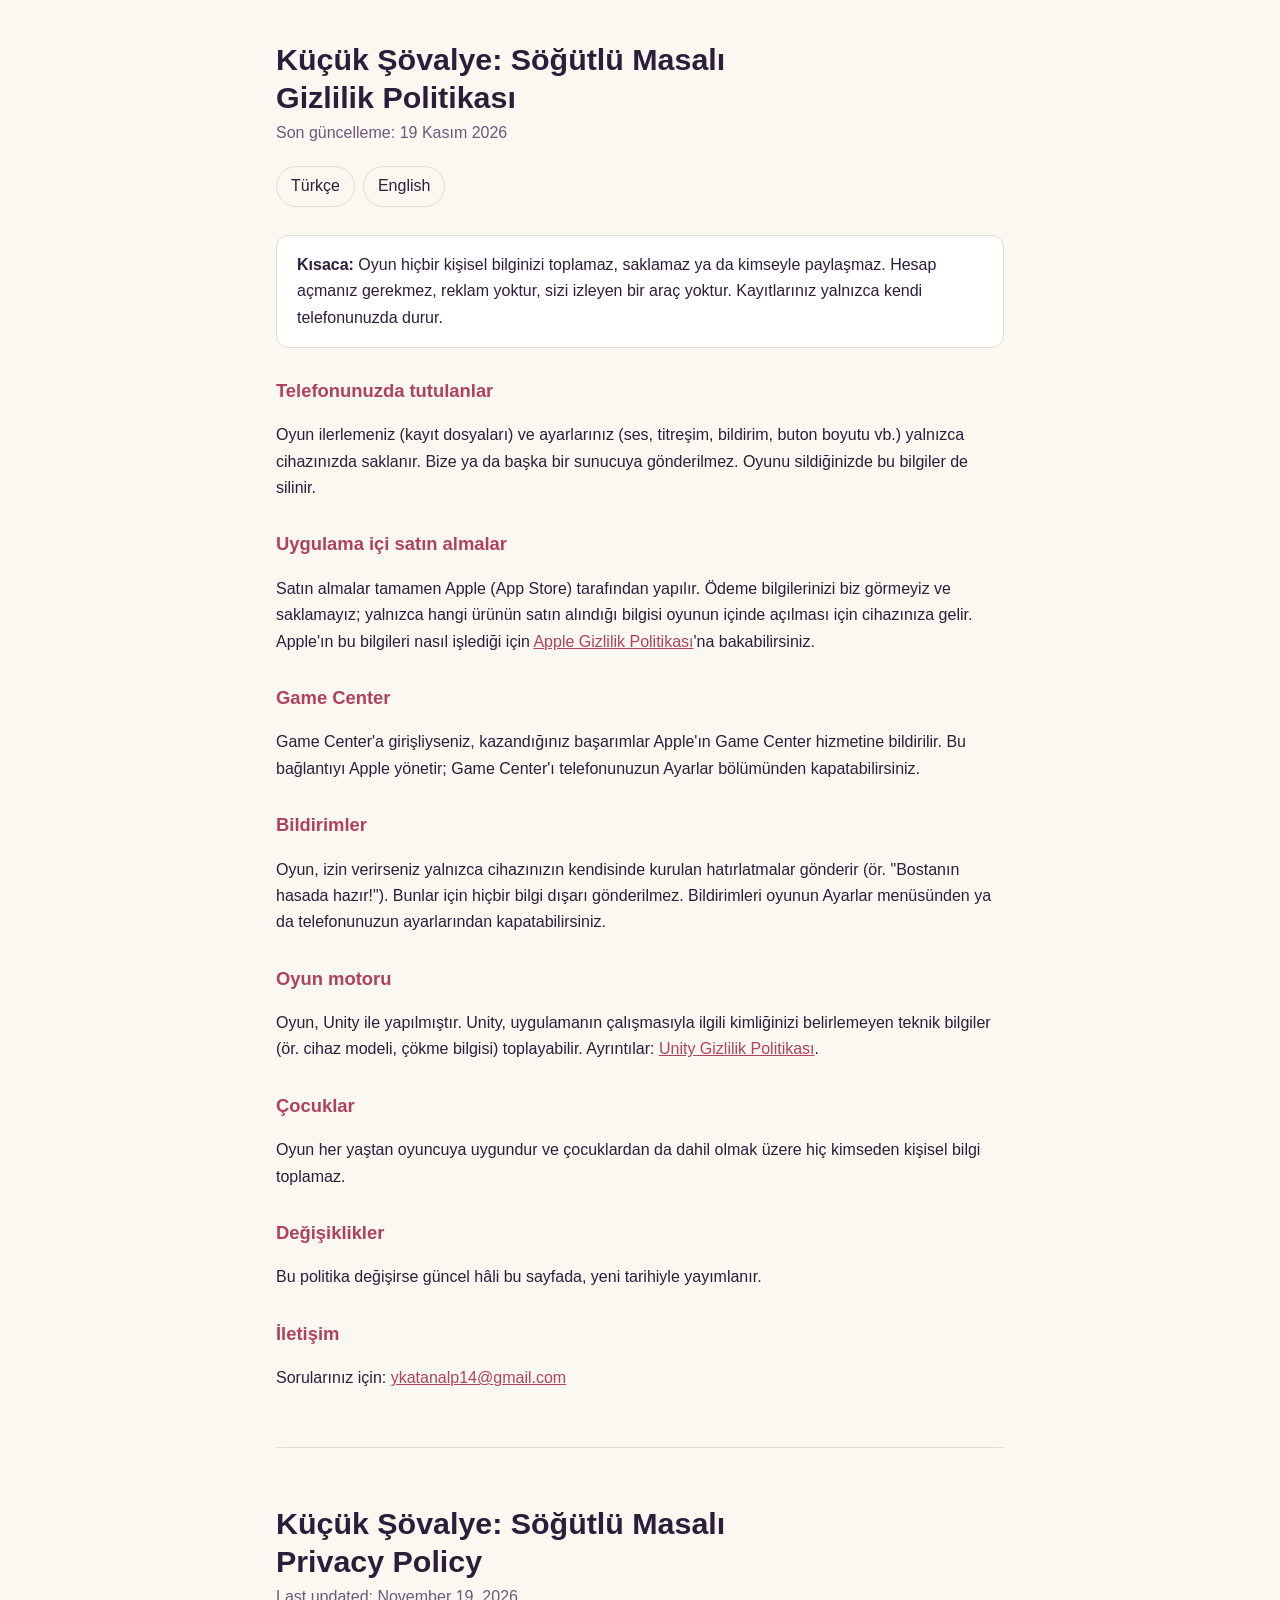
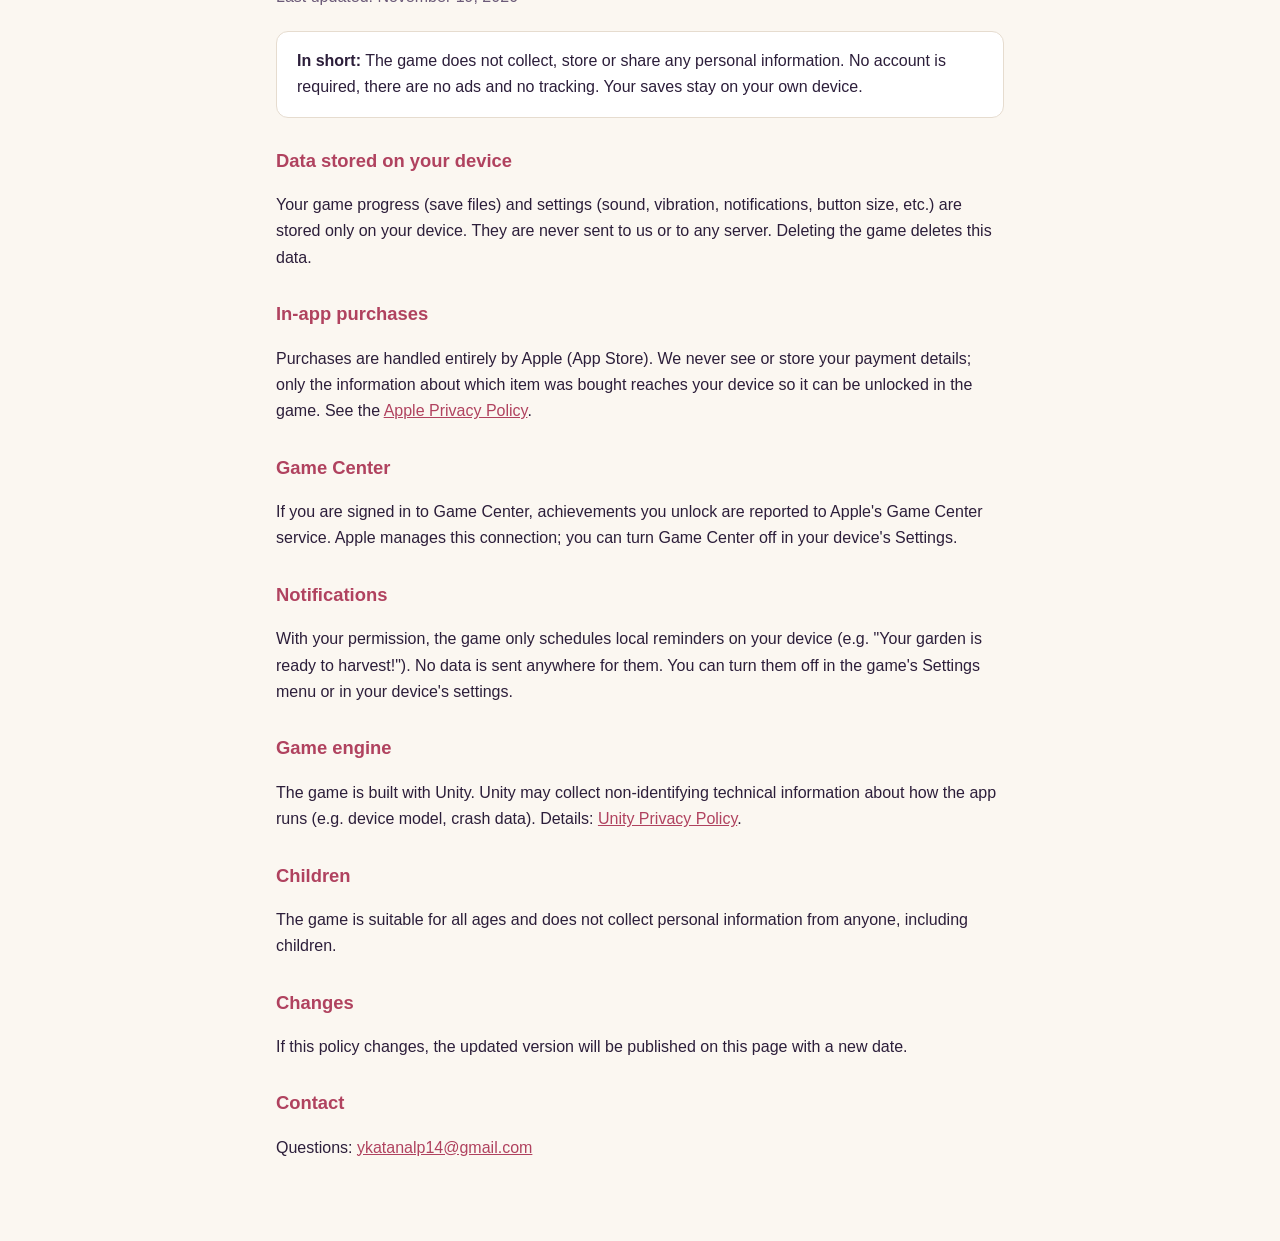
==== index.html @ ab0fba9b "Gizlilik politikası Co-Authored-By: Claude Opus 5.5 <noreply@anthropic.com>" ====
<!doctype html>
<html lang="tr">
<head>
<meta charset="utf-8">
<meta name="viewport" content="width=device-width, initial-scale=1">
<title>Küçük Şövalye — Gizlilik Politikası</title>
<style>
  :root { --zemin:#fbf7f1; --metin:#2c1e3a; --soluk:#6b5a78; --vurgu:#b0425f; --kart:#fff; --cizgi:#e6dccf; }
  @media (prefers-color-scheme: dark) {
    :root { --zemin:#1c1426; --metin:#efe6f5; --soluk:#b5a6c2; --vurgu:#f08aa5; --kart:#271c34; --cizgi:#3a2c4a; }
  }
  * { box-sizing:border-box; }
  body { margin:0; background:var(--zemin); color:var(--metin);
         font:16px/1.65 -apple-system, BlinkMacSystemFont, "Segoe UI", Roboto, sans-serif; }
  main { max-width:760px; margin:0 auto; padding:40px 16px 64px; }
  h1 { font-size:1.9rem; line-height:1.25; margin:0 0 4px; }
  h2 { font-size:1.15rem; margin:28px 0 6px; color:var(--vurgu); }
  .tarih { color:var(--soluk); margin:0 0 20px; }
  .dil { display:flex; gap:8px; margin:0 0 28px; }
  .dil a { padding:6px 14px; border:1px solid var(--cizgi); border-radius:999px; color:var(--metin); text-decoration:none; }
  .ozet { background:var(--kart); border:1px solid var(--cizgi); border-radius:12px; padding:16px 20px; }
  ul { padding-left:1.2em; }
  a { color:var(--vurgu); }
  hr { border:0; border-top:1px solid var(--cizgi); margin:56px 0; }
</style>
</head>
<body>
<main>

<section id="tr" lang="tr">
  <h1>Küçük Şövalye: Söğütlü Masalı<br>Gizlilik Politikası</h1>
  <p class="tarih">Son güncelleme: 19 Kasım 2026</p>
  <nav class="dil"><a href="#tr">Türkçe</a><a href="#en">English</a></nav>

  <p class="ozet"><strong>Kısaca:</strong> Oyun hiçbir kişisel bilginizi toplamaz, saklamaz ya da kimseyle paylaşmaz. Hesap açmanız gerekmez, reklam yoktur, sizi izleyen bir araç yoktur. Kayıtlarınız yalnızca kendi telefonunuzda durur.</p>

  <h2>Telefonunuzda tutulanlar</h2>
  <p>Oyun ilerlemeniz (kayıt dosyaları) ve ayarlarınız (ses, titreşim, bildirim, buton boyutu vb.) yalnızca cihazınızda saklanır. Bize ya da başka bir sunucuya gönderilmez. Oyunu sildiğinizde bu bilgiler de silinir.</p>

  <h2>Uygulama içi satın almalar</h2>
  <p>Satın almalar tamamen Apple (App Store) tarafından yapılır. Ödeme bilgilerinizi biz görmeyiz ve saklamayız; yalnızca hangi ürünün satın alındığı bilgisi oyunun içinde açılması için cihazınıza gelir. Apple'ın bu bilgileri nasıl işlediği için <a href="https://www.apple.com/legal/privacy/">Apple Gizlilik Politikası</a>'na bakabilirsiniz.</p>

  <h2>Game Center</h2>
  <p>Game Center'a girişliyseniz, kazandığınız başarımlar Apple'ın Game Center hizmetine bildirilir. Bu bağlantıyı Apple yönetir; Game Center'ı telefonunuzun Ayarlar bölümünden kapatabilirsiniz.</p>

  <h2>Bildirimler</h2>
  <p>Oyun, izin verirseniz yalnızca cihazınızın kendisinde kurulan hatırlatmalar gönderir (ör. "Bostanın hasada hazır!"). Bunlar için hiçbir bilgi dışarı gönderilmez. Bildirimleri oyunun Ayarlar menüsünden ya da telefonunuzun ayarlarından kapatabilirsiniz.</p>

  <h2>Oyun motoru</h2>
  <p>Oyun, Unity ile yapılmıştır. Unity, uygulamanın çalışmasıyla ilgili kimliğinizi belirlemeyen teknik bilgiler (ör. cihaz modeli, çökme bilgisi) toplayabilir. Ayrıntılar: <a href="https://unity.com/legal/privacy-policy">Unity Gizlilik Politikası</a>.</p>

  <h2>Çocuklar</h2>
  <p>Oyun her yaştan oyuncuya uygundur ve çocuklardan da dahil olmak üzere hiç kimseden kişisel bilgi toplamaz.</p>

  <h2>Değişiklikler</h2>
  <p>Bu politika değişirse güncel hâli bu sayfada, yeni tarihiyle yayımlanır.</p>

  <h2>İletişim</h2>
  <p>Sorularınız için: <a href="mailto:ykatanalp14@gmail.com">ykatanalp14@gmail.com</a></p>
</section>

<hr>

<section id="en" lang="en">
  <h1>Küçük Şövalye: Söğütlü Masalı<br>Privacy Policy</h1>
  <p class="tarih">Last updated: November 19, 2026</p>

  <p class="ozet"><strong>In short:</strong> The game does not collect, store or share any personal information. No account is required, there are no ads and no tracking. Your saves stay on your own device.</p>

  <h2>Data stored on your device</h2>
  <p>Your game progress (save files) and settings (sound, vibration, notifications, button size, etc.) are stored only on your device. They are never sent to us or to any server. Deleting the game deletes this data.</p>

  <h2>In-app purchases</h2>
  <p>Purchases are handled entirely by Apple (App Store). We never see or store your payment details; only the information about which item was bought reaches your device so it can be unlocked in the game. See the <a href="https://www.apple.com/legal/privacy/">Apple Privacy Policy</a>.</p>

  <h2>Game Center</h2>
  <p>If you are signed in to Game Center, achievements you unlock are reported to Apple's Game Center service. Apple manages this connection; you can turn Game Center off in your device's Settings.</p>

  <h2>Notifications</h2>
  <p>With your permission, the game only schedules local reminders on your device (e.g. "Your garden is ready to harvest!"). No data is sent anywhere for them. You can turn them off in the game's Settings menu or in your device's settings.</p>

  <h2>Game engine</h2>
  <p>The game is built with Unity. Unity may collect non-identifying technical information about how the app runs (e.g. device model, crash data). Details: <a href="https://unity.com/legal/privacy-policy">Unity Privacy Policy</a>.</p>

  <h2>Children</h2>
  <p>The game is suitable for all ages and does not collect personal information from anyone, including children.</p>

  <h2>Changes</h2>
  <p>If this policy changes, the updated version will be published on this page with a new date.</p>

  <h2>Contact</h2>
  <p>Questions: <a href="mailto:ykatanalp14@gmail.com">ykatanalp14@gmail.com</a></p>
</section>

</main>
</body>
</html>
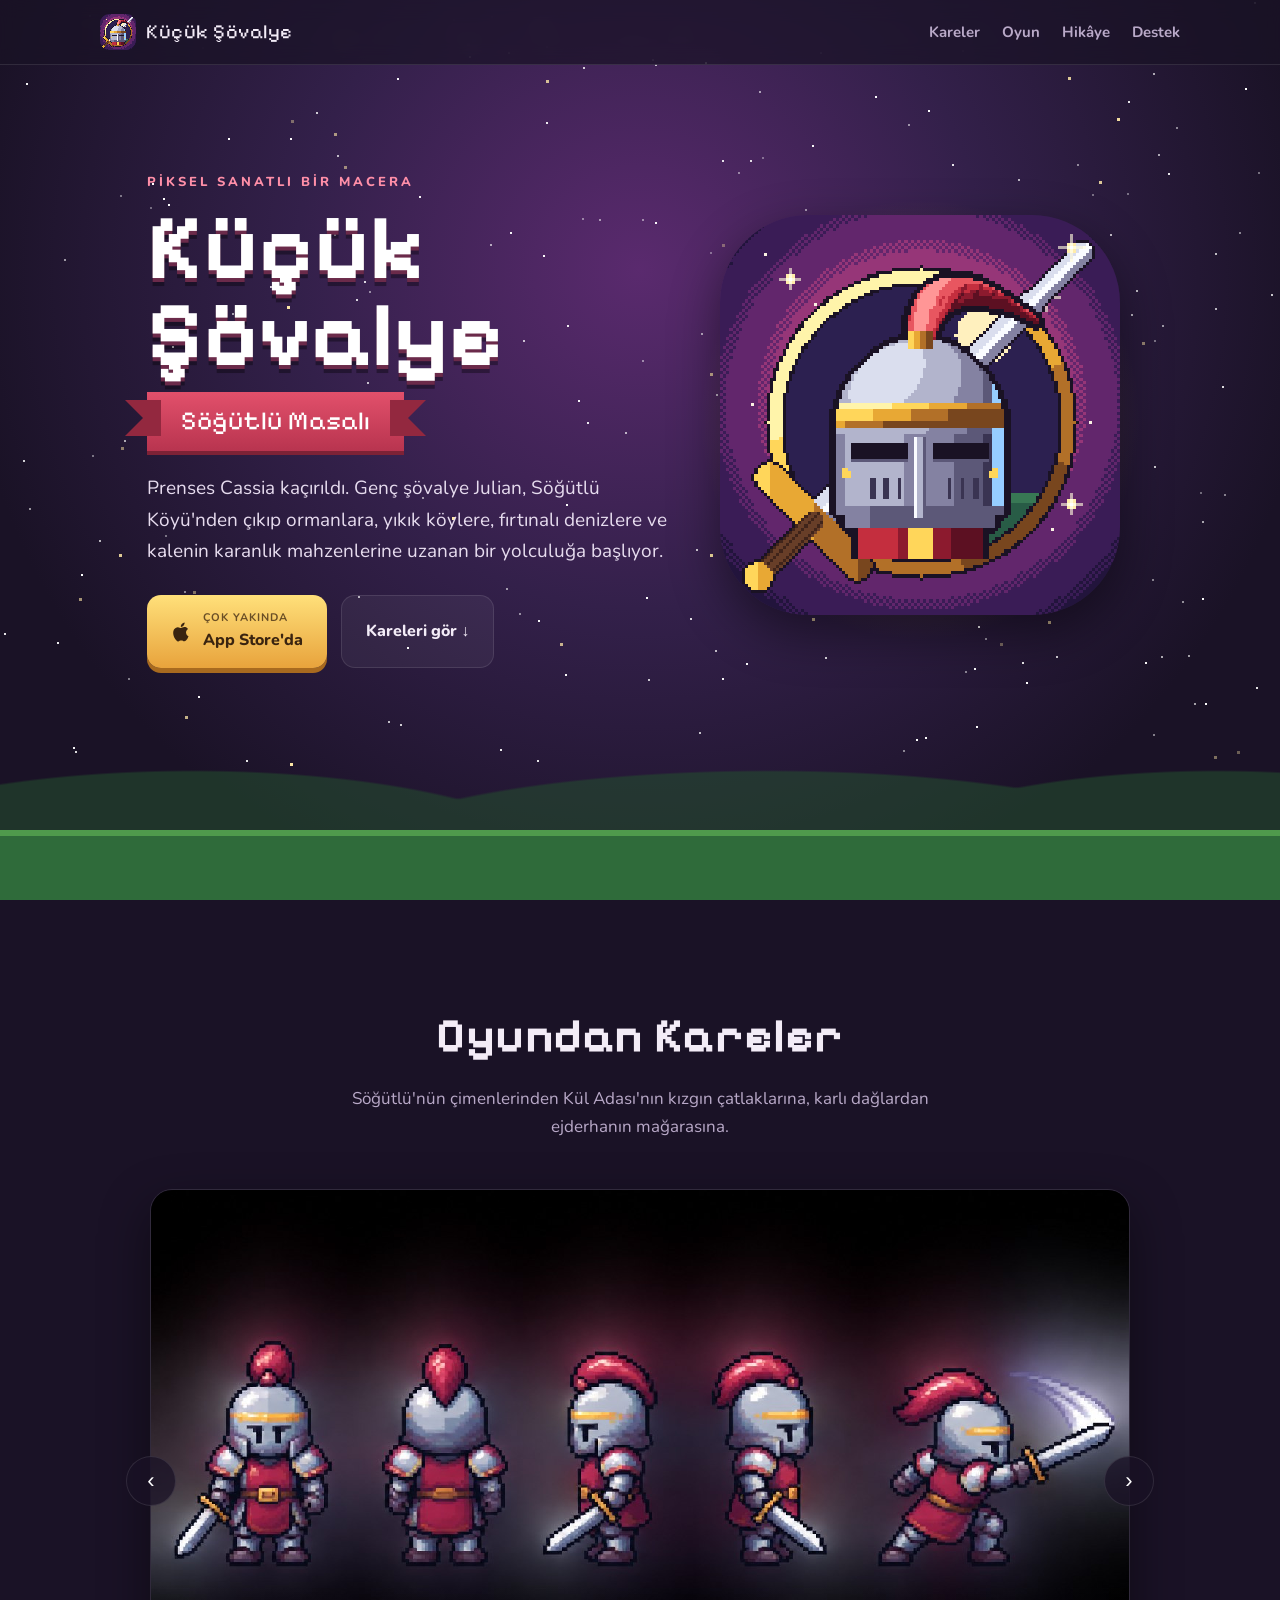
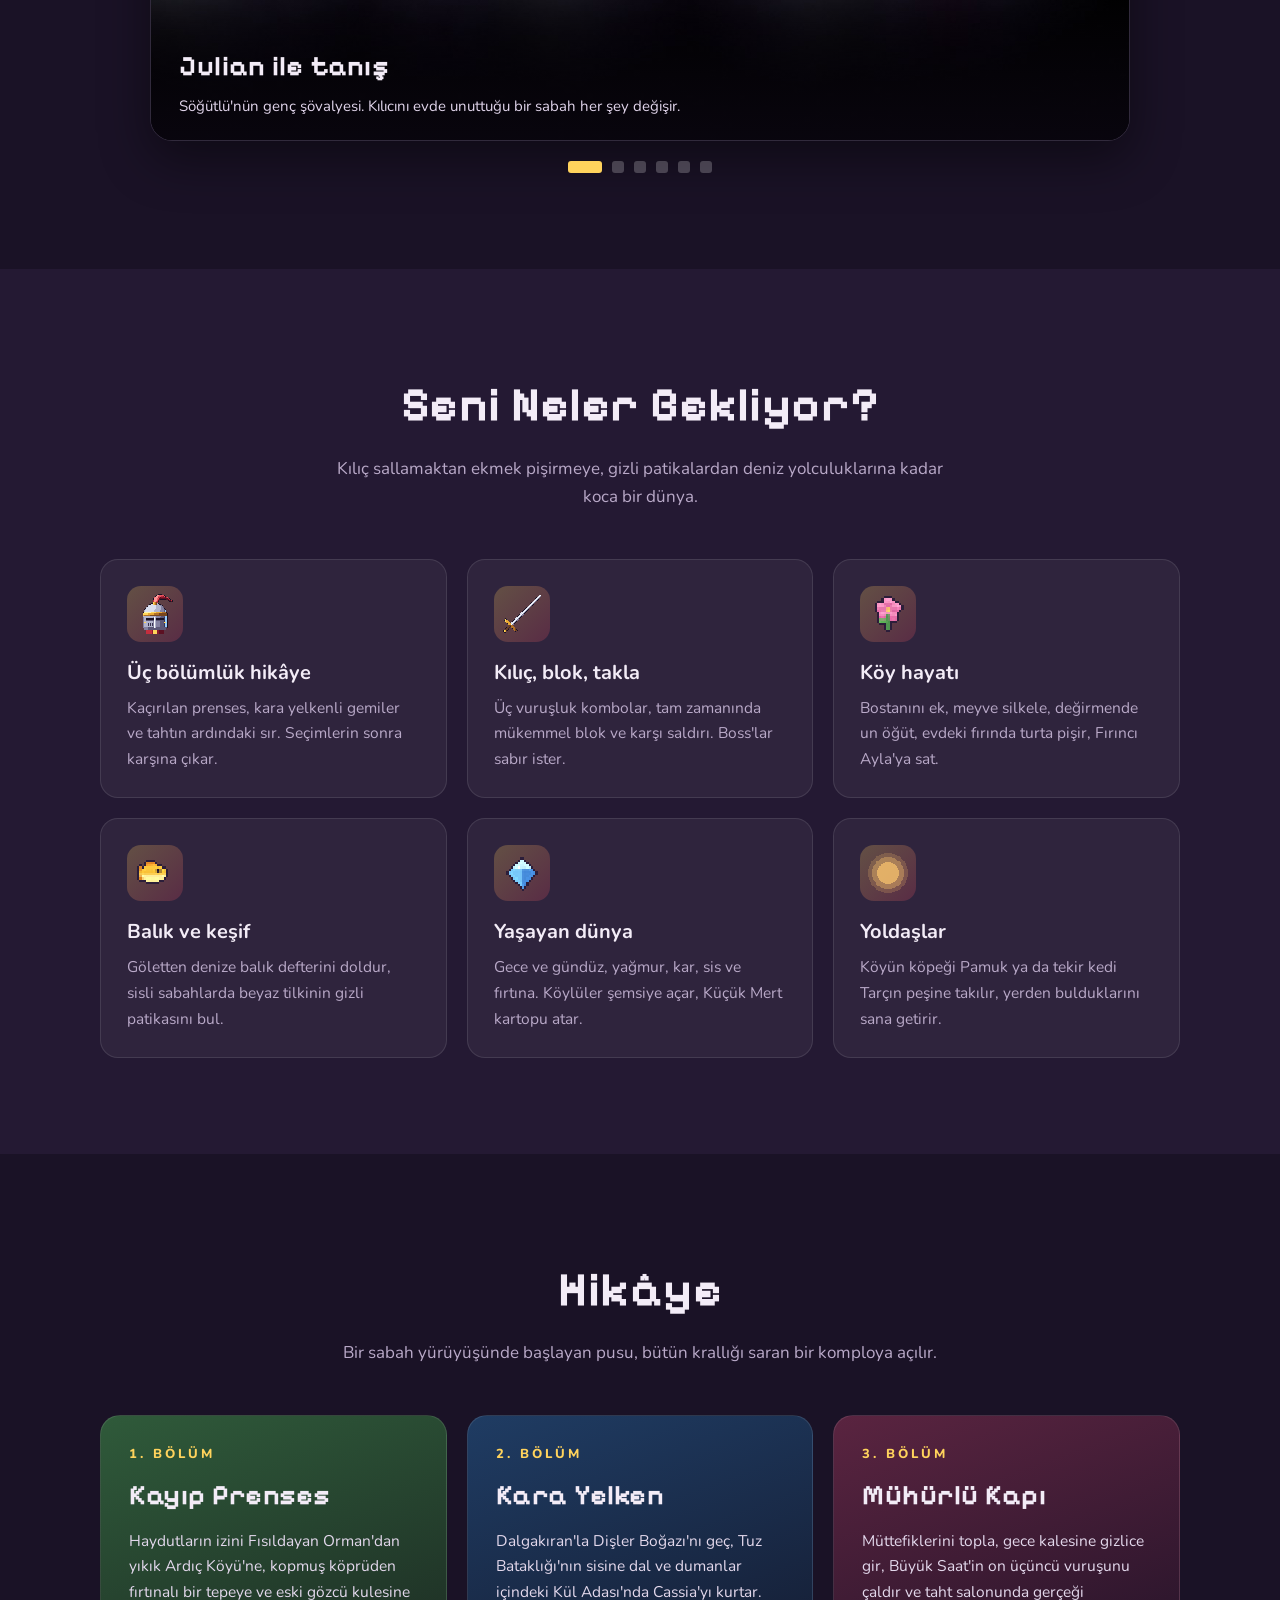
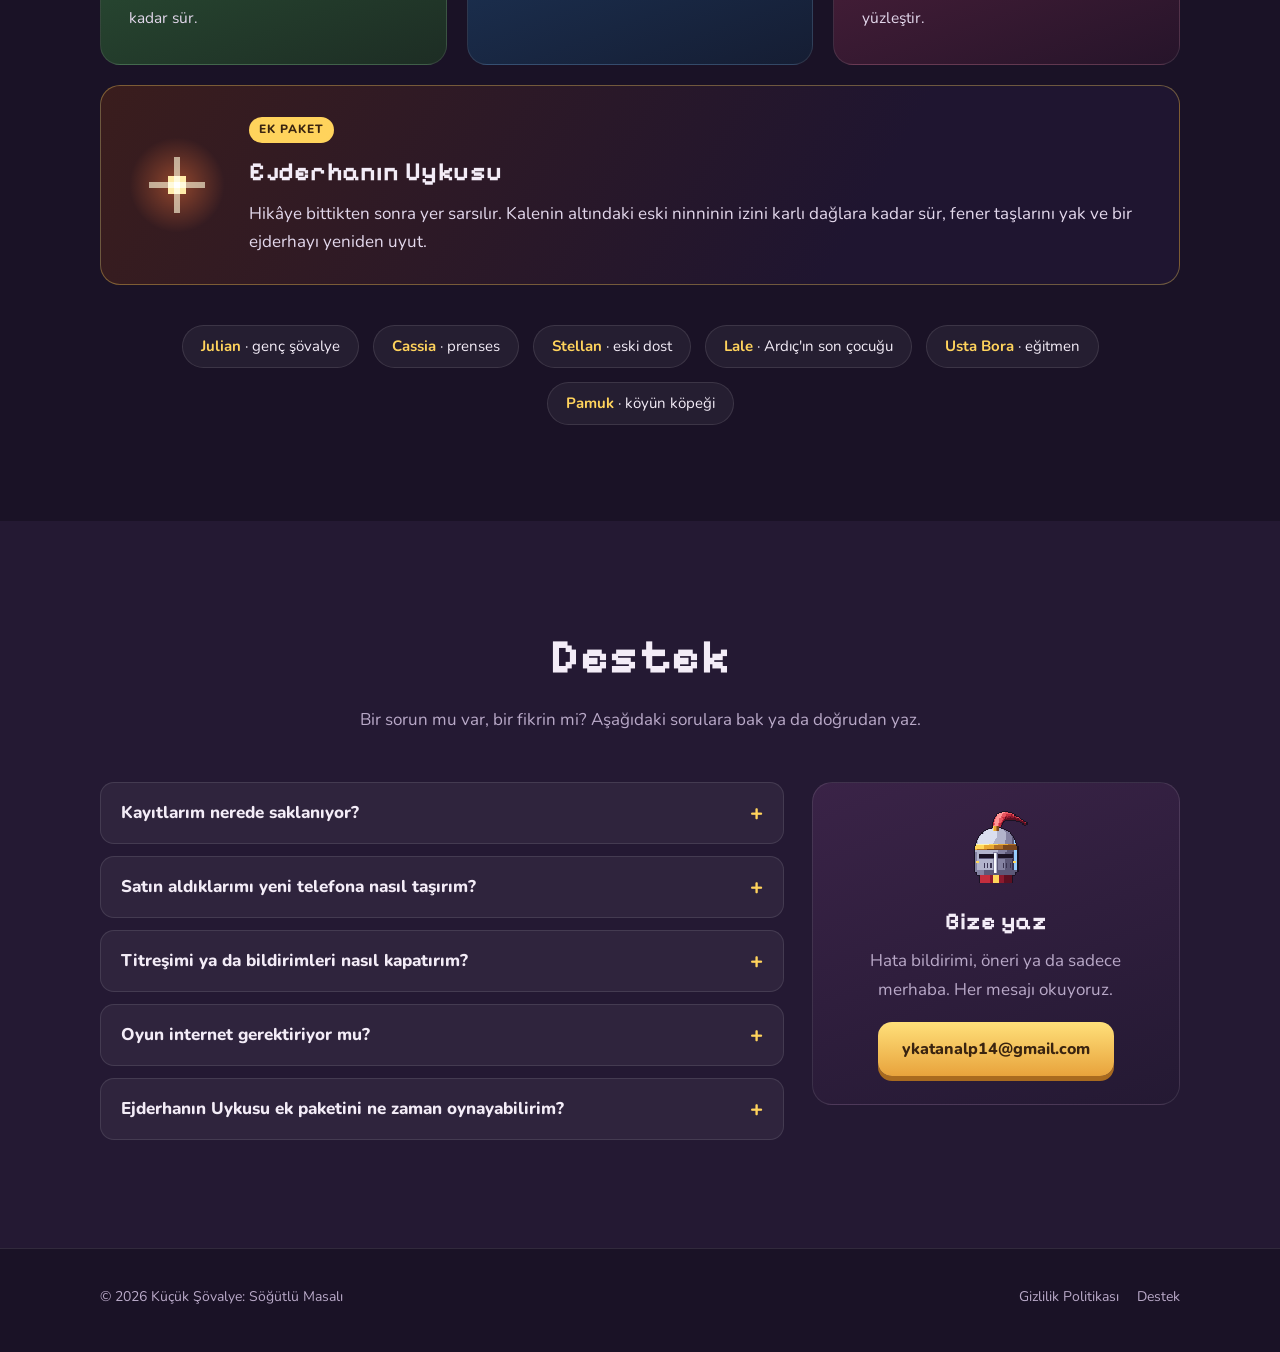
==== commit 5a32c037: "Tanıtım sitesi: kayan kareler, özellikler, hikâye, destek; gizlilik sayfası /gizlilik/ Co-Authored-B" ====
--- a/index.html
+++ b/index.html
@@ -3,95 +3,251 @@
 <head>
 <meta charset="utf-8">
 <meta name="viewport" content="width=device-width, initial-scale=1">
-<title>Küçük Şövalye — Gizlilik Politikası</title>
-<style>
-  :root { --zemin:#fbf7f1; --metin:#2c1e3a; --soluk:#6b5a78; --vurgu:#b0425f; --kart:#fff; --cizgi:#e6dccf; }
-  @media (prefers-color-scheme: dark) {
-    :root { --zemin:#1c1426; --metin:#efe6f5; --soluk:#b5a6c2; --vurgu:#f08aa5; --kart:#271c34; --cizgi:#3a2c4a; }
-  }
-  * { box-sizing:border-box; }
-  body { margin:0; background:var(--zemin); color:var(--metin);
-         font:16px/1.65 -apple-system, BlinkMacSystemFont, "Segoe UI", Roboto, sans-serif; }
-  main { max-width:760px; margin:0 auto; padding:40px 16px 64px; }
-  h1 { font-size:1.9rem; line-height:1.25; margin:0 0 4px; }
-  h2 { font-size:1.15rem; margin:28px 0 6px; color:var(--vurgu); }
-  .tarih { color:var(--soluk); margin:0 0 20px; }
-  .dil { display:flex; gap:8px; margin:0 0 28px; }
-  .dil a { padding:6px 14px; border:1px solid var(--cizgi); border-radius:999px; color:var(--metin); text-decoration:none; }
-  .ozet { background:var(--kart); border:1px solid var(--cizgi); border-radius:12px; padding:16px 20px; }
-  ul { padding-left:1.2em; }
-  a { color:var(--vurgu); }
-  hr { border:0; border-top:1px solid var(--cizgi); margin:56px 0; }
-</style>
+<title>Küçük Şövalye: Söğütlü Masalı</title>
+<meta name="description" content="Küçük Şövalye: Söğütlü Masalı — kaçırılan prensesin izini süren genç şövalye Julian'ın piksel sanatlı macerası. iPhone için.">
+<meta property="og:title" content="Küçük Şövalye: Söğütlü Masalı">
+<meta property="og:description" content="Piksel sanatlı bir şövalye macerası: kılıç, köy hayatı, denizler ve bir ejderhanın ninnisi.">
+<meta property="og:image" content="https://ykatanalp14-bot.github.io/kucuk-sovalye-gizlilik/gorseller/simge.png">
+<meta name="theme-color" content="#1a1226">
+<link rel="icon" href="gorseller/favicon.png">
+<link rel="apple-touch-icon" href="gorseller/apple-touch-icon.png">
+<link rel="preconnect" href="https://fonts.googleapis.com">
+<link rel="preconnect" href="https://fonts.gstatic.com" crossorigin>
+<link href="https://fonts.googleapis.com/css2?family=Nunito:wght@400;700;800&family=Pixelify+Sans:wght@500;700&display=swap" rel="stylesheet">
+<link rel="stylesheet" href="stil.css">
 </head>
 <body>
-<main>
-
-<section id="tr" lang="tr">
-  <h1>Küçük Şövalye: Söğütlü Masalı<br>Gizlilik Politikası</h1>
-  <p class="tarih">Son güncelleme: 19 Kasım 2026</p>
-  <nav class="dil"><a href="#tr">Türkçe</a><a href="#en">English</a></nav>
-
-  <p class="ozet"><strong>Kısaca:</strong> Oyun hiçbir kişisel bilginizi toplamaz, saklamaz ya da kimseyle paylaşmaz. Hesap açmanız gerekmez, reklam yoktur, sizi izleyen bir araç yoktur. Kayıtlarınız yalnızca kendi telefonunuzda durur.</p>
-
-  <h2>Telefonunuzda tutulanlar</h2>
-  <p>Oyun ilerlemeniz (kayıt dosyaları) ve ayarlarınız (ses, titreşim, bildirim, buton boyutu vb.) yalnızca cihazınızda saklanır. Bize ya da başka bir sunucuya gönderilmez. Oyunu sildiğinizde bu bilgiler de silinir.</p>
-
-  <h2>Uygulama içi satın almalar</h2>
-  <p>Satın almalar tamamen Apple (App Store) tarafından yapılır. Ödeme bilgilerinizi biz görmeyiz ve saklamayız; yalnızca hangi ürünün satın alındığı bilgisi oyunun içinde açılması için cihazınıza gelir. Apple'ın bu bilgileri nasıl işlediği için <a href="https://www.apple.com/legal/privacy/">Apple Gizlilik Politikası</a>'na bakabilirsiniz.</p>
-
-  <h2>Game Center</h2>
-  <p>Game Center'a girişliyseniz, kazandığınız başarımlar Apple'ın Game Center hizmetine bildirilir. Bu bağlantıyı Apple yönetir; Game Center'ı telefonunuzun Ayarlar bölümünden kapatabilirsiniz.</p>
-
-  <h2>Bildirimler</h2>
-  <p>Oyun, izin verirseniz yalnızca cihazınızın kendisinde kurulan hatırlatmalar gönderir (ör. "Bostanın hasada hazır!"). Bunlar için hiçbir bilgi dışarı gönderilmez. Bildirimleri oyunun Ayarlar menüsünden ya da telefonunuzun ayarlarından kapatabilirsiniz.</p>
-
-  <h2>Oyun motoru</h2>
-  <p>Oyun, Unity ile yapılmıştır. Unity, uygulamanın çalışmasıyla ilgili kimliğinizi belirlemeyen teknik bilgiler (ör. cihaz modeli, çökme bilgisi) toplayabilir. Ayrıntılar: <a href="https://unity.com/legal/privacy-policy">Unity Gizlilik Politikası</a>.</p>
-
-  <h2>Çocuklar</h2>
-  <p>Oyun her yaştan oyuncuya uygundur ve çocuklardan da dahil olmak üzere hiç kimseden kişisel bilgi toplamaz.</p>
-
-  <h2>Değişiklikler</h2>
-  <p>Bu politika değişirse güncel hâli bu sayfada, yeni tarihiyle yayımlanır.</p>
-
-  <h2>İletişim</h2>
-  <p>Sorularınız için: <a href="mailto:ykatanalp14@gmail.com">ykatanalp14@gmail.com</a></p>
-</section>
-
-<hr>
-
-<section id="en" lang="en">
-  <h1>Küçük Şövalye: Söğütlü Masalı<br>Privacy Policy</h1>
-  <p class="tarih">Last updated: November 19, 2026</p>
-
-  <p class="ozet"><strong>In short:</strong> The game does not collect, store or share any personal information. No account is required, there are no ads and no tracking. Your saves stay on your own device.</p>
-
-  <h2>Data stored on your device</h2>
-  <p>Your game progress (save files) and settings (sound, vibration, notifications, button size, etc.) are stored only on your device. They are never sent to us or to any server. Deleting the game deletes this data.</p>
-
-  <h2>In-app purchases</h2>
-  <p>Purchases are handled entirely by Apple (App Store). We never see or store your payment details; only the information about which item was bought reaches your device so it can be unlocked in the game. See the <a href="https://www.apple.com/legal/privacy/">Apple Privacy Policy</a>.</p>
-
-  <h2>Game Center</h2>
-  <p>If you are signed in to Game Center, achievements you unlock are reported to Apple's Game Center service. Apple manages this connection; you can turn Game Center off in your device's Settings.</p>
-
-  <h2>Notifications</h2>
-  <p>With your permission, the game only schedules local reminders on your device (e.g. "Your garden is ready to harvest!"). No data is sent anywhere for them. You can turn them off in the game's Settings menu or in your device's settings.</p>
-
-  <h2>Game engine</h2>
-  <p>The game is built with Unity. Unity may collect non-identifying technical information about how the app runs (e.g. device model, crash data). Details: <a href="https://unity.com/legal/privacy-policy">Unity Privacy Policy</a>.</p>
-
-  <h2>Children</h2>
-  <p>The game is suitable for all ages and does not collect personal information from anyone, including children.</p>
-
-  <h2>Changes</h2>
-  <p>If this policy changes, the updated version will be published on this page with a new date.</p>
-
-  <h2>Contact</h2>
-  <p>Questions: <a href="mailto:ykatanalp14@gmail.com">ykatanalp14@gmail.com</a></p>
-</section>
-
-</main>
+
+<header class="ust">
+  <div class="kap">
+    <a class="logo baslikfont" href="#"><img class="piksel" src="gorseller/simge.png" alt=""><span>Küçük Şövalye</span></a>
+    <nav class="menu">
+      <a href="#kareler">Kareler</a>
+      <a href="#ozellikler" class="gizle-dar">Oyun</a>
+      <a href="#hikaye">Hikâye</a>
+      <a href="#destek">Destek</a>
+    </nav>
+  </div>
+</header>
+
+<!-- ============ AÇILIŞ ============ -->
+<section class="acilis">
+  <canvas id="yildizlar"></canvas>
+  <div class="kap">
+    <div>
+      <div class="ust-yazi">Piksel sanatlı bir macera</div>
+      <h1 class="ad baslikfont">Küçük<br>Şövalye</h1>
+      <div class="kurdele baslikfont">Söğütlü Masalı</div>
+      <p class="tanitim">Prenses Cassia kaçırıldı. Genç şövalye Julian, Söğütlü Köyü'nden çıkıp ormanlara, yıkık köylere, fırtınalı denizlere ve kalenin karanlık mahzenlerine uzanan bir yolculuğa başlıyor.</p>
+      <div class="dugmeler">
+        <span class="dugme altin">
+          <svg viewBox="0 0 24 24" fill="currentColor" aria-hidden="true"><path d="M16.37 12.63c-.03-2.6 2.12-3.85 2.22-3.91-1.21-1.77-3.09-2.01-3.76-2.04-1.6-.16-3.12.94-3.93.94-.81 0-2.06-.92-3.39-.9-1.74.03-3.35 1.01-4.25 2.57-1.81 3.14-.46 7.79 1.3 10.34.86 1.25 1.89 2.65 3.24 2.6 1.3-.05 1.79-.84 3.36-.84 1.57 0 2.01.84 3.38.81 1.4-.02 2.29-1.27 3.14-2.52.99-1.45 1.4-2.85 1.42-2.92-.03-.01-2.72-1.04-2.73-4.13zM13.79 4.98c.72-.87 1.2-2.08 1.07-3.28-1.03.04-2.28.69-3.02 1.56-.66.77-1.24 2-1.09 3.18 1.15.09 2.32-.58 3.04-1.46z"/></svg>
+          <span><span class="yakinda">Çok yakında</span>App Store'da</span>
+        </span>
+        <a class="dugme cam" href="#kareler">Kareleri gör ↓</a>
+      </div>
+    </div>
+    <div class="amblem">
+      <div class="isik"></div>
+      <img class="piksel" src="gorseller/simge.png" alt="Küçük Şövalye simgesi: altın halkanın içinde kırmızı sorguçlu şövalye miğferi">
+    </div>
+  </div>
+  <div class="cimen"><div class="tepe1"></div><div class="tepe2"></div><div class="kosucu" aria-hidden="true"></div></div>
+</section>
+
+<!-- ============ KAYAN KARELER ============ -->
+<section class="bolum" id="kareler">
+  <div class="kap">
+    <h2 class="baslikfont belir">Oyundan Kareler</h2>
+    <p class="alt belir">Söğütlü'nün çimenlerinden Kül Adası'nın kızgın çatlaklarına, karlı dağlardan ejderhanın mağarasına.</p>
+    <div class="karusel belir">
+      <div class="serit"><div class="kaydir" id="kaydir"></div></div>
+      <button class="ok sol" id="geri" aria-label="Önceki kare">‹</button>
+      <button class="ok sag" id="ileri" aria-label="Sonraki kare">›</button>
+      <div class="noktalar" id="noktalar"></div>
+    </div>
+  </div>
+</section>
+
+<!-- ============ ÖZELLİKLER ============ -->
+<section class="bolum koyu" id="ozellikler">
+  <div class="kap">
+    <h2 class="baslikfont belir">Seni Neler Bekliyor?</h2>
+    <p class="alt belir">Kılıç sallamaktan ekmek pişirmeye, gizli patikalardan deniz yolculuklarına kadar koca bir dünya.</p>
+    <div class="izgara">
+      <div class="ozellik belir"><div class="rozet"><img class="piksel" src="gorseller/migfer.png" alt=""></div>
+        <h3>Üç bölümlük hikâye</h3><p>Kaçırılan prenses, kara yelkenli gemiler ve tahtın ardındaki sır. Seçimlerin sonra karşına çıkar.</p></div>
+      <div class="ozellik belir"><div class="rozet"><img class="piksel" src="gorseller/kilic.png" alt=""></div>
+        <h3>Kılıç, blok, takla</h3><p>Üç vuruşluk kombolar, tam zamanında mükemmel blok ve karşı saldırı. Boss'lar sabır ister.</p></div>
+      <div class="ozellik belir"><div class="rozet"><img class="piksel" src="gorseller/esya0.png" alt=""></div>
+        <h3>Köy hayatı</h3><p>Bostanını ek, meyve silkele, değirmende un öğüt, evdeki fırında turta pişir, Fırıncı Ayla'ya sat.</p></div>
+      <div class="ozellik belir"><div class="rozet"><img class="piksel" src="gorseller/esya4.png" alt=""></div>
+        <h3>Balık ve keşif</h3><p>Göletten denize balık defterini doldur, sisli sabahlarda beyaz tilkinin gizli patikasını bul.</p></div>
+      <div class="ozellik belir"><div class="rozet"><img class="piksel" src="gorseller/esya1.png" alt=""></div>
+        <h3>Yaşayan dünya</h3><p>Gece ve gündüz, yağmur, kar, sis ve fırtına. Köylüler şemsiye açar, Küçük Mert kartopu atar.</p></div>
+      <div class="ozellik belir"><div class="rozet"><img class="piksel" src="gorseller/hale.png" alt=""></div>
+        <h3>Yoldaşlar</h3><p>Köyün köpeği Pamuk ya da tekir kedi Tarçın peşine takılır, yerden bulduklarını sana getirir.</p></div>
+    </div>
+  </div>
+</section>
+
+<!-- ============ HİKÂYE ============ -->
+<section class="bolum" id="hikaye">
+  <div class="kap">
+    <h2 class="baslikfont belir">Hikâye</h2>
+    <p class="alt belir">Bir sabah yürüyüşünde başlayan pusu, bütün krallığı saran bir komploya açılır.</p>
+    <div class="bolumler">
+      <div class="hikaye-kart hk1 belir"><div class="no">1. Bölüm</div><h3 class="baslikfont">Kayıp Prenses</h3>
+        <p>Haydutların izini Fısıldayan Orman'dan yıkık Ardıç Köyü'ne, kopmuş köprüden fırtınalı bir tepeye ve eski gözcü kulesine kadar sür.</p></div>
+      <div class="hikaye-kart hk2 belir"><div class="no">2. Bölüm</div><h3 class="baslikfont">Kara Yelken</h3>
+        <p>Dalgakıran'la Dişler Boğazı'nı geç, Tuz Bataklığı'nın sisine dal ve dumanlar içindeki Kül Adası'nda Cassia'yı kurtar.</p></div>
+      <div class="hikaye-kart hk3 belir"><div class="no">3. Bölüm</div><h3 class="baslikfont">Mühürlü Kapı</h3>
+        <p>Müttefiklerini topla, gece kalesine gizlice gir, Büyük Saat'in on üçüncü vuruşunu çaldır ve taht salonunda gerçeği yüzleştir.</p></div>
+    </div>
+    <div class="ek-paket belir">
+      <div class="ejder"><img class="piksel" src="gorseller/parilti.png" alt="" style="width:56px"></div>
+      <div><span class="etiket">EK PAKET</span><h3 class="baslikfont">Ejderhanın Uykusu</h3>
+        <p>Hikâye bittikten sonra yer sarsılır. Kalenin altındaki eski ninninin izini karlı dağlara kadar sür, fener taşlarını yak ve bir ejderhayı yeniden uyut.</p></div>
+    </div>
+    <div class="karakterler belir">
+      <span class="karakter"><b>Julian</b> · genç şövalye</span>
+      <span class="karakter"><b>Cassia</b> · prenses</span>
+      <span class="karakter"><b>Stellan</b> · eski dost</span>
+      <span class="karakter"><b>Lale</b> · Ardıç'ın son çocuğu</span>
+      <span class="karakter"><b>Usta Bora</b> · eğitmen</span>
+      <span class="karakter"><b>Pamuk</b> · köyün köpeği</span>
+    </div>
+  </div>
+</section>
+
+<!-- ============ DESTEK ============ -->
+<section class="bolum koyu" id="destek">
+  <div class="kap">
+    <h2 class="baslikfont belir">Destek</h2>
+    <p class="alt belir">Bir sorun mu var, bir fikrin mi? Aşağıdaki sorulara bak ya da doğrudan yaz.</p>
+    <div class="destek">
+      <div class="belir">
+        <details><summary>Kayıtlarım nerede saklanıyor?</summary>
+          <p>Oyun ilerlemen yalnızca telefonunda saklanır. Uygulama arka plana geçince açık oyunun otomatik olarak kaydedilir. Oyunu silersen kayıtlar da silinir.</p></details>
+        <details><summary>Satın aldıklarımı yeni telefona nasıl taşırım?</summary>
+          <p>Ek paket, kostümler, yoldaşlar ve diğer kalıcı ürünler Apple hesabına bağlıdır. Aynı Apple hesabıyla oyunu açtığında Market'ten geri yükleyebilirsin. Altın keseleri bir kez kullanılır, geri yüklenmez.</p></details>
+        <details><summary>Titreşimi ya da bildirimleri nasıl kapatırım?</summary>
+          <p>Oyunda MENÜ → Ayarlar bölümünde "Titreşim" ve "Bildirim" düğmeleriyle açıp kapatabilirsin. Ekran butonlarının boyutu ve görünürlüğü de buradan ayarlanır.</p></details>
+        <details><summary>Oyun internet gerektiriyor mu?</summary>
+          <p>Hayır. Oyun tamamen çevrimdışı oynanır. Yalnızca satın alma ve Game Center başarımları için internet gerekir.</p></details>
+        <details><summary>Ejderhanın Uykusu ek paketini ne zaman oynayabilirim?</summary>
+          <p>Ek paket ana hikâye bittikten sonra başlar. Taht salonundaki finalden kısa bir süre sonra köyde yer sarsılır ve yeni görev açılır.</p></details>
+      </div>
+      <div class="iletisim belir">
+        <img class="piksel" src="gorseller/migfer.png" alt="">
+        <h3 class="baslikfont">Bize yaz</h3>
+        <p>Hata bildirimi, öneri ya da sadece merhaba. Her mesajı okuyoruz.</p>
+        <a class="dugme altin" href="mailto:ykatanalp14@gmail.com?subject=K%C3%BC%C3%A7%C3%BCk%20%C5%9E%C3%B6valye">ykatanalp14@gmail.com</a>
+      </div>
+    </div>
+  </div>
+</section>
+
+<footer>
+  <div class="kap">
+    <span>© 2026 Küçük Şövalye: Söğütlü Masalı</span>
+    <span><a href="gizlilik/">Gizlilik Politikası</a><a href="#destek">Destek</a></span>
+  </div>
+</footer>
+
+<script>
+// ---------------------------------------------------------------- kayan kareler
+// Oyundan ekran görüntüsü eklenince: { resim: "gorseller/kareler/1.png", baslik: "...", yazi: "..." }
+// "sahne" verilenler resim yerine kodla çizilen küçük bir manzara gösterir.
+const KARELER = [
+  { resim: "gorseller/julian.jpg", baslik: "Julian ile tanış", yazi: "Söğütlü'nün genç şövalyesi. Kılıcını evde unuttuğu bir sabah her şey değişir." },
+  { sahne: "koy", hareket: "bekle", baslik: "Söğütlü Köyü", yazi: "Pazarı, fırını, demircisi ve gölüyle küçük ama canlı bir köy. Her şey burada başlar." },
+  { sahne: "deniz", hareket: "kos", baslik: "Dişler Boğazı", yazi: "Dalgakıran'ın dümenine geç; kayalar, girdaplar ve sisin içinden bir kara yelkenli." },
+  { sahne: "kul", hareket: "vur", baslik: "Kül Adası", yazi: "Yanık bir orman, kızgın çatlaklar ve kalenin avlusunda bekleyen Komutan Demirhan." },
+  { sahne: "kar", hareket: "kos", baslik: "Kuzeyin Yolu", yazi: "Karlı yamaçlar, uçurum kenarları ve fener taşları. Ejderhanın yuvası tepede." },
+  { sahne: "kale", hareket: "bekle", baslik: "Gece Kalesi", yazi: "Kızıl pelerinli nöbetçilerin fenerlerinden saklan, Büyük Saat'in sırrını çöz." }
+];
+const SAHNELER = {
+  koy:   { gok: "linear-gradient(#8fd3ff,#cfefff 70%)", tepe: ["#7cc070","#5aa055"], zemin: "#4f9a4c", ay: false },
+  deniz: { gok: "linear-gradient(#ff9a6b,#ffcf8a 55%,#ffe6b0)", tepe: ["#2a6f9b","#1f557a"], zemin: "#1b4766", ay: true, ayRenk: "#fff1b8" },
+  kul:   { gok: "linear-gradient(#3a1414,#7a2a1a 60%,#b0461f)", tepe: ["#2a1a1a","#1d1212"], zemin: "#241515", tane: "#ffb070" },
+  kar:   { gok: "linear-gradient(#1d2a4a,#4a6a9a)", tepe: ["#dfe9f5","#b9cbe2"], zemin: "#eef4fb", ay: true, tane: "#ffffff" },
+  kale:  { gok: "linear-gradient(#0f0b1d,#2a1d45)", tepe: ["#1a1430","#120e22"], zemin: "#171126", ay: true, kale: true }
+};
+
+function sahneCiz(ad, hareket) {
+  const s = SAHNELER[ad];
+  let h = `<div class="sahne"><div class="gok" style="background:${s.gok}"></div>`;
+  if (s.ay) h += `<div class="ay" style="${s.ayRenk ? "background:" + s.ayRenk : ""}"></div>`;
+  if (s.kale) h += `<svg viewBox="0 0 200 100" preserveAspectRatio="xMidYMax meet" style="position:absolute;left:8%;bottom:24%;width:46%;fill:#0b0816">
+      <path d="M0 100V40h12V30h8v10h10V30h8v10h12V20h10V8h6v12h10v20h10V30h8v10h10V30h8v10h12v60z"/>
+      <rect x="62" y="34" width="5" height="8" fill="#ffd35c"/><rect x="120" y="52" width="5" height="8" fill="#ffd35c"/></svg>`;
+  h += `<div class="tepe" style="height:48%;bottom:8%;background:${s.tepe[1]};left:-20%;right:40%"></div>`;
+  h += `<div class="tepe" style="height:38%;bottom:6%;background:${s.tepe[0]};left:35%;right:-25%"></div>`;
+  h += `<div class="zemin" style="background:${s.zemin}"></div>`;
+  if (s.tane) for (let i = 0; i < 26; i++)
+    h += `<div class="tane" style="left:${Math.random()*100}%;top:${Math.random()*-10}%;background:${s.tane};animation-duration:${4+Math.random()*5}s;animation-delay:${-Math.random()*8}s"></div>`;
+  h += `<div class="kahraman ${hareket}"></div></div>`;
+  return h;
+}
+
+const kaydir = document.getElementById("kaydir"), noktalar = document.getElementById("noktalar");
+KARELER.forEach((k, i) => {
+  const d = document.createElement("div"); d.className = "kare";
+  d.innerHTML = (k.resim ? `<img class="foto piksel" src="${k.resim}" alt="${k.baslik}" loading="lazy">` : sahneCiz(k.sahne, k.hareket))
+    + `<div class="aciklama"><h3 class="baslikfont">${k.baslik}</h3><p>${k.yazi}</p></div>`;
+  kaydir.appendChild(d);
+  const n = document.createElement("button"); n.setAttribute("aria-label", (i + 1) + ". kare");
+  n.onclick = () => { git(i); bekle(); }; noktalar.appendChild(n);
+});
+let sira = 0, zamanlayici = null;
+function git(i) {
+  sira = (i + KARELER.length) % KARELER.length;
+  kaydir.style.transform = `translateX(${-sira * 100}%)`;
+  [...noktalar.children].forEach((n, j) => n.classList.toggle("secili", j === sira));
+}
+function bekle() { clearInterval(zamanlayici); zamanlayici = setInterval(() => git(sira + 1), 5000); }
+document.getElementById("geri").onclick = () => { git(sira - 1); bekle(); };
+document.getElementById("ileri").onclick = () => { git(sira + 1); bekle(); };
+// parmakla kaydırma
+let basX = null;
+kaydir.addEventListener("touchstart", e => { basX = e.touches[0].clientX; }, { passive: true });
+kaydir.addEventListener("touchend", e => {
+  if (basX === null) return; const dx = e.changedTouches[0].clientX - basX; basX = null;
+  if (Math.abs(dx) > 40) { git(sira + (dx < 0 ? 1 : -1)); bekle(); }
+});
+git(0); bekle();
+
+// ---------------------------------------------------------------- yıldızlar
+const tuval = document.getElementById("yildizlar"), c = tuval.getContext("2d");
+let yildizlar = [], kayan = null;
+function boyutla() {
+  tuval.width = tuval.offsetWidth; tuval.height = tuval.offsetHeight;
+  yildizlar = Array.from({ length: Math.floor(tuval.width * tuval.height / 5200) }, () => ({
+    x: Math.random() * tuval.width, y: Math.random() * tuval.height * 0.85,
+    b: Math.random() < 0.15 ? 3 : 2, f: Math.random() * Math.PI * 2, h: 0.5 + Math.random() * 1.5 }));
+}
+function ciz(t) {
+  c.clearRect(0, 0, tuval.width, tuval.height);
+  for (const y of yildizlar) {
+    c.globalAlpha = 0.35 + 0.65 * Math.abs(Math.sin(y.f + t / 1000 * y.h));
+    c.fillStyle = y.b === 3 ? "#ffe9a8" : "#ffffff"; c.fillRect(Math.round(y.x), Math.round(y.y), y.b, y.b);
+  }
+  if (!kayan && Math.random() < 0.004) kayan = { x: tuval.width * (0.4 + Math.random() * 0.6), y: Math.random() * tuval.height * 0.3, o: 0 };
+  if (kayan) {
+    kayan.o += 1;
+    for (let i = 0; i < 18; i++) { c.globalAlpha = (1 - i / 18) * (1 - kayan.o / 70); c.fillStyle = "#fff";
+      c.fillRect(Math.round(kayan.x - (kayan.o * 9) + i * 6), Math.round(kayan.y + kayan.o * 4 - i * 2.7), 3, 3); }
+    if (kayan.o > 70) kayan = null;
+  }
+  c.globalAlpha = 1;
+  requestAnimationFrame(ciz);
+}
+boyutla(); addEventListener("resize", boyutla); requestAnimationFrame(ciz);
+
+// ---------------------------------------------------------------- görününce belir
+const gozcu = new IntersectionObserver(es => es.forEach(e => { if (e.isIntersecting) { e.target.classList.add("gorundu"); gozcu.unobserve(e.target); } }), { threshold: 0.12 });
+document.querySelectorAll(".belir").forEach(el => gozcu.observe(el));
+</script>
 </body>
 </html>
--- a/stil.css
+++ b/stil.css
@@ -0,0 +1,223 @@
+/* Küçük Şövalye — tanıtım sitesi ortak stili */
+:root {
+  --gece: #1a1226;
+  --gece2: #241933;
+  --mor: #2c1e3a;
+  --kart: rgba(255,255,255,0.05);
+  --cizgi: rgba(255,255,255,0.10);
+  --metin: #f3ecf7;
+  --soluk: #b9a9c8;
+  --altin: #ffd35c;
+  --altin2: #e8a33c;
+  --gul: #ff8fa8;
+  --kirmizi: #d6455d;
+  --yesil: #7fd17a;
+  --golge: 0 18px 50px rgba(0,0,0,0.45);
+}
+* { box-sizing: border-box; }
+html { scroll-behavior: smooth; }
+body {
+  margin: 0; background: var(--gece); color: var(--metin);
+  font: 17px/1.65 "Nunito", -apple-system, BlinkMacSystemFont, "Segoe UI", Roboto, sans-serif;
+  overflow-x: hidden;
+}
+img { max-width: 100%; }
+.piksel { image-rendering: pixelated; image-rendering: crisp-edges; }
+a { color: var(--altin); }
+.kap { max-width: 1120px; margin: 0 auto; padding: 0 20px; }
+.baslikfont { font-family: "Pixelify Sans", "Nunito", sans-serif; letter-spacing: 0.5px; }
+
+/* ---------- üst şerit */
+.ust {
+  position: fixed; inset: 0 0 auto 0; z-index: 50;
+  background: rgba(26,18,38,0.72); backdrop-filter: blur(10px); -webkit-backdrop-filter: blur(10px);
+  border-bottom: 1px solid var(--cizgi);
+}
+.ust .kap { display: flex; align-items: center; justify-content: space-between; height: 64px; }
+.logo { display: flex; align-items: center; gap: 10px; color: var(--metin); text-decoration: none; font-size: 20px; }
+.logo img { width: 36px; height: 36px; border-radius: 9px; }
+.menu { display: flex; gap: 22px; }
+.menu a { color: var(--soluk); text-decoration: none; font-weight: 700; font-size: 15px; transition: color .2s; }
+.menu a:hover { color: var(--altin); }
+@media (max-width: 720px) { .menu { gap: 14px; } .menu a.gizle-dar { display: none; } .logo span { display: none; } }
+
+/* ---------- açılış */
+.acilis {
+  position: relative; min-height: 100vh; display: flex; align-items: center; overflow: hidden;
+  background: radial-gradient(ellipse at 50% 30%, #5a2a6e 0%, #33204a 38%, var(--gece) 75%);
+  padding: 110px 0 170px;
+}
+#yildizlar { position: absolute; inset: 0; width: 100%; height: 100%; }
+.acilis .kap { position: relative; display: grid; grid-template-columns: 1.1fr 0.9fr; gap: 40px; align-items: center; }
+@media (max-width: 860px) { .acilis .kap { grid-template-columns: 1fr; text-align: center; } }
+.ust-yazi { color: var(--gul); font-weight: 800; letter-spacing: 3px; font-size: 13px; text-transform: uppercase; }
+h1.ad { font-size: clamp(48px, 8vw, 92px); line-height: 0.95; margin: 10px 0 14px;
+  color: #fff; text-shadow: 0 4px 0 #6b2a4a, 0 8px 0 rgba(0,0,0,0.35); }
+.kurdele {
+  display: inline-block; position: relative; padding: 8px 34px; margin-bottom: 22px;
+  background: linear-gradient(#e2506b, #b8344f); color: #fff; font-size: clamp(18px, 2.6vw, 26px);
+  box-shadow: 0 4px 0 #7d2236; isolation: isolate;
+}
+.kurdele::before, .kurdele::after { content: ""; position: absolute; top: 8px; border: 18px solid #93283f; z-index: -1; }
+.kurdele::before { left: -22px; border-left-color: transparent; }
+.kurdele::after { right: -22px; border-right-color: transparent; }
+.tanitim { font-size: 19px; color: #e6dbee; max-width: 520px; margin: 0 0 28px; }
+@media (max-width: 860px) { .tanitim { margin: 0 auto 28px; } }
+.dugmeler { display: flex; gap: 14px; flex-wrap: wrap; }
+@media (max-width: 860px) { .dugmeler { justify-content: center; } }
+.dugme {
+  display: inline-flex; align-items: center; gap: 10px; padding: 14px 24px; border-radius: 14px;
+  font-weight: 800; text-decoration: none; font-size: 16px; transition: transform .15s, box-shadow .15s;
+}
+.dugme:hover { transform: translateY(-2px); }
+.dugme.altin { background: linear-gradient(#ffe07a, var(--altin2)); color: #3a2410; box-shadow: 0 5px 0 #a86a1f; }
+.dugme.cam { background: var(--kart); color: var(--metin); border: 1px solid var(--cizgi); }
+.dugme svg { width: 22px; height: 22px; }
+.yakinda { font-size: 11px; display: block; font-weight: 700; opacity: .75; letter-spacing: 1px; text-transform: uppercase; }
+
+.amblem { position: relative; justify-self: center; width: min(400px, 78vw); aspect-ratio: 1; }
+.amblem .isik { position: absolute; inset: -12%; border-radius: 50%;
+  background: radial-gradient(circle, rgba(255,211,92,0.35), transparent 62%); animation: nefes 4s ease-in-out infinite; }
+.amblem img { position: relative; width: 100%; border-radius: 22%; box-shadow: var(--golge); animation: suzul 5s ease-in-out infinite; }
+@keyframes suzul { 50% { transform: translateY(-14px) rotate(-1.5deg); } }
+@keyframes nefes { 50% { transform: scale(1.08); opacity: .7; } }
+
+/* çimen ve koşan şövalye */
+.cimen { position: absolute; left: 0; right: 0; bottom: 0; height: 120px; pointer-events: none; }
+.cimen .tepe1, .cimen .tepe2 { position: absolute; left: 0; right: 0; bottom: 0; }
+.cimen .tepe2 { height: 70px; background: #2f6b3a; box-shadow: inset 0 6px 0 #4f9a4c; }
+.cimen .tepe1 { height: 100px; bottom: 30px; opacity: .55;
+  background: radial-gradient(ellipse 30% 100% at 15% 100%, #24502e 98%, transparent 100%),
+              radial-gradient(ellipse 35% 100% at 60% 100%, #24502e 98%, transparent 100%),
+              radial-gradient(ellipse 28% 100% at 95% 100%, #24502e 98%, transparent 100%); }
+.kosucu { position: absolute; bottom: 52px; left: -140px; width: 128px; height: 128px;
+  background: url(gorseller/kosma.png) 0 0 / 1280px 128px; image-rendering: pixelated;
+  animation: kos-kare .7s steps(10) infinite, kos-yol 14s linear infinite; }
+@keyframes kos-kare { to { background-position: -1280px 0; } }
+@keyframes kos-yol { to { left: calc(100% + 140px); } }
+
+/* ---------- bölümler */
+section.bolum { padding: 96px 0; position: relative; }
+.bolum h2 { font-size: clamp(32px, 5vw, 48px); margin: 0 0 10px; text-align: center; }
+.bolum .alt { text-align: center; color: var(--soluk); max-width: 640px; margin: 0 auto 48px; }
+.bolum.koyu { background: var(--gece2); }
+
+/* ---------- kayan kareler */
+.karusel { position: relative; max-width: 980px; margin: 0 auto; }
+.serit { overflow: hidden; border-radius: 22px; box-shadow: var(--golge); border: 1px solid var(--cizgi); touch-action: pan-y; }
+.kaydir { display: flex; transition: transform .6s cubic-bezier(.22,.8,.25,1); }
+.kare { flex: 0 0 100%; position: relative; aspect-ratio: 16 / 9; overflow: hidden; }
+.kare > img.foto { width: 100%; height: 100%; object-fit: cover; display: block; }
+.kare .aciklama {
+  position: absolute; left: 0; right: 0; bottom: 0; padding: 60px 28px 22px;
+  background: linear-gradient(transparent, rgba(10,6,16,0.85));
+}
+.kare .aciklama h3 { margin: 0 0 4px; font-size: clamp(20px, 3vw, 28px); }
+.kare .aciklama p { margin: 0; color: #e0d4ea; font-size: 15px; max-width: 620px; }
+.ok { position: absolute; top: 50%; transform: translateY(-50%); width: 50px; height: 50px; border-radius: 50%;
+  border: 1px solid var(--cizgi); background: rgba(26,18,38,.75); color: #fff; cursor: pointer; font-size: 22px;
+  display: grid; place-items: center; transition: background .2s; z-index: 2; }
+.ok:hover { background: var(--kirmizi); }
+.ok.sol { left: -24px; } .ok.sag { right: -24px; }
+@media (max-width: 1060px) { .ok.sol { left: 10px; } .ok.sag { right: 10px; } }
+.noktalar { display: flex; justify-content: center; gap: 10px; margin-top: 20px; }
+.noktalar button { width: 12px; height: 12px; border-radius: 3px; border: 0; padding: 0; background: rgba(255,255,255,.22); cursor: pointer; transition: all .3s; }
+.noktalar button.secili { background: var(--altin); width: 34px; }
+
+/* resim yokken çizilen sahneler */
+.sahne { position: absolute; inset: 0; }
+.sahne .gok { position: absolute; inset: 0; }
+.sahne .tepe { position: absolute; left: -10%; right: -10%; border-radius: 50% 50% 0 0; }
+.sahne .zemin { position: absolute; left: 0; right: 0; bottom: 0; height: 26%; }
+.sahne .kahraman { position: absolute; bottom: 22%; left: 50%; width: 15%; aspect-ratio: 1; transform: translateX(-50%);
+  background-repeat: no-repeat; image-rendering: pixelated; }
+.sahne .kahraman.bekle { background-image: url(gorseller/bekleme.png); background-size: 1400% 100%; animation: bekle-kare 2.4s steps(13) infinite; }
+.sahne .kahraman.vur { background-image: url(gorseller/saldiri.png); background-size: 600% 100%; animation: vur-kare .6s steps(5) infinite; }
+.sahne .kahraman.kos { background-image: url(gorseller/kosma.png); background-size: 1000% 100%; animation: kos-kare2 .7s steps(9) infinite; }
+@keyframes bekle-kare { to { background-position: 100% 0; } }
+@keyframes vur-kare { to { background-position: 100% 0; } }
+@keyframes kos-kare2 { to { background-position: 100% 0; } }
+.sahne .ay { position: absolute; width: 9%; aspect-ratio: 1; border-radius: 50%; top: 12%; right: 14%;
+  background: #fff3c4; box-shadow: 0 0 60px 10px rgba(255,240,180,.35); }
+.sahne .tane { position: absolute; width: 4px; height: 4px; background: #fff; opacity: .8; animation: dus linear infinite; }
+@keyframes dus { from { transform: translateY(-20px); } to { transform: translateY(110%); } }
+
+/* ---------- özellikler */
+.izgara { display: grid; grid-template-columns: repeat(3, 1fr); gap: 20px; }
+@media (max-width: 900px) { .izgara { grid-template-columns: repeat(2, 1fr); } }
+@media (max-width: 580px) { .izgara { grid-template-columns: 1fr; } }
+.ozellik { background: var(--kart); border: 1px solid var(--cizgi); border-radius: 18px; padding: 26px; transition: transform .2s, border-color .2s; }
+.ozellik:hover { transform: translateY(-4px); border-color: rgba(255,211,92,.4); }
+.ozellik .rozet { width: 56px; height: 56px; border-radius: 14px; display: grid; place-items: center; margin-bottom: 14px;
+  background: linear-gradient(135deg, rgba(255,211,92,.25), rgba(214,69,93,.25)); font-size: 28px; }
+.ozellik .rozet img { width: 40px; height: 40px; }
+.ozellik h3 { margin: 0 0 6px; font-size: 20px; }
+.ozellik p { margin: 0; color: var(--soluk); font-size: 15.5px; }
+
+/* ---------- hikâye */
+.bolumler { display: grid; grid-template-columns: repeat(3, 1fr); gap: 20px; }
+@media (max-width: 900px) { .bolumler { grid-template-columns: 1fr; } }
+.hikaye-kart { position: relative; border-radius: 20px; padding: 28px; overflow: hidden; border: 1px solid var(--cizgi); min-height: 250px; }
+.hikaye-kart .no { font-size: 13px; letter-spacing: 3px; color: var(--altin); font-weight: 800; text-transform: uppercase; }
+.hikaye-kart h3 { font-size: 28px; margin: 6px 0 10px; }
+.hikaye-kart p { margin: 0; color: #e3d8ec; font-size: 15.5px; }
+.hk1 { background: linear-gradient(160deg, #2f5a3a, #1d2d24); }
+.hk2 { background: linear-gradient(160deg, #1f3c63, #151d33); }
+.hk3 { background: linear-gradient(160deg, #5a2440, #26142a); }
+.ek-paket { margin-top: 20px; display: grid; grid-template-columns: auto 1fr; gap: 24px; align-items: center;
+  border-radius: 20px; padding: 28px; border: 1px solid rgba(255,211,92,.35);
+  background: linear-gradient(120deg, #3a1d1d, #1f1530 70%); }
+.ek-paket .etiket { display: inline-block; background: var(--altin); color: #3a2410; font-weight: 800; font-size: 12px; padding: 3px 10px; border-radius: 99px; letter-spacing: 1px; }
+.ek-paket h3 { margin: 8px 0 6px; font-size: 26px; }
+.ek-paket p { margin: 0; color: #e3d8ec; }
+.ejder { width: 96px; height: 96px; border-radius: 50%; display: grid; place-items: center; font-size: 52px;
+  background: radial-gradient(circle, rgba(255,120,60,.45), transparent 70%); animation: nefes 3s ease-in-out infinite; }
+@media (max-width: 580px) { .ek-paket { grid-template-columns: 1fr; text-align: center; } .ejder { margin: 0 auto; } }
+
+/* ---------- karakterler */
+.karakterler { display: flex; flex-wrap: wrap; justify-content: center; gap: 14px; margin-top: 40px; }
+.karakter { background: var(--kart); border: 1px solid var(--cizgi); border-radius: 99px; padding: 8px 18px; font-size: 15px; }
+.karakter b { color: var(--altin); }
+
+/* ---------- destek */
+.destek { display: grid; grid-template-columns: 1.3fr 0.7fr; gap: 28px; }
+@media (max-width: 860px) { .destek { grid-template-columns: 1fr; } }
+details { background: var(--kart); border: 1px solid var(--cizgi); border-radius: 14px; margin-bottom: 12px; }
+summary { cursor: pointer; padding: 16px 20px; font-weight: 800; list-style: none; position: relative; padding-right: 48px; }
+summary::-webkit-details-marker { display: none; }
+summary::after { content: "+"; position: absolute; right: 20px; top: 12px; font-size: 22px; color: var(--altin); transition: transform .2s; }
+details[open] summary::after { transform: rotate(45deg); }
+details p { margin: 0; padding: 0 20px 18px; color: var(--soluk); }
+.iletisim { background: linear-gradient(160deg, #3a2347, #241933); border: 1px solid var(--cizgi); border-radius: 20px; padding: 28px; text-align: center; align-self: start; }
+.iletisim img { width: 72px; }
+.iletisim h3 { margin: 10px 0 6px; font-size: 24px; }
+.iletisim p { color: var(--soluk); margin: 0 0 18px; }
+.iletisim .dugme { word-break: break-all; }
+
+/* ---------- alt */
+footer { border-top: 1px solid var(--cizgi); padding: 36px 0 44px; color: var(--soluk); font-size: 14px; }
+footer .kap { display: flex; flex-wrap: wrap; gap: 14px; justify-content: space-between; align-items: center; }
+footer a { color: var(--soluk); text-decoration: none; margin-left: 18px; }
+footer a:hover { color: var(--altin); }
+
+/* görünür olunca yumuşak giriş */
+.belir { opacity: 0; transform: translateY(26px); transition: opacity .8s ease, transform .8s ease; }
+.belir.gorundu { opacity: 1; transform: none; }
+@media (prefers-reduced-motion: reduce) {
+  *, *::before, *::after { animation: none !important; transition: none !important; }
+  .belir { opacity: 1; transform: none; }
+}
+
+/* ---------- metin sayfaları (gizlilik) */
+.metin-sayfa { padding: 120px 0 70px; }
+.metin-sayfa .kap { max-width: 780px; }
+.metin-sayfa h1 { font-size: clamp(32px, 5vw, 46px); line-height: 1.1; margin: 0 0 6px; }
+.metin-sayfa h2 { font-size: 19px; margin: 32px 0 6px; color: var(--altin); font-family: "Nunito", sans-serif; }
+.metin-sayfa p { color: #e0d6e8; }
+.tarih { color: var(--soluk); margin: 0 0 22px; }
+.dil { display: flex; gap: 8px; margin: 0 0 28px; }
+.dil a { padding: 6px 16px; border: 1px solid var(--cizgi); border-radius: 999px; color: var(--metin); text-decoration: none; font-weight: 700; font-size: 14px; }
+.dil a:hover { border-color: var(--altin); }
+.ozet { background: linear-gradient(160deg, rgba(127,209,122,.14), rgba(127,209,122,.04)); border: 1px solid rgba(127,209,122,.35);
+  border-radius: 16px; padding: 18px 22px; color: var(--metin) !important; }
+.ayrac { border: 0; border-top: 1px solid var(--cizgi); margin: 64px 0; }
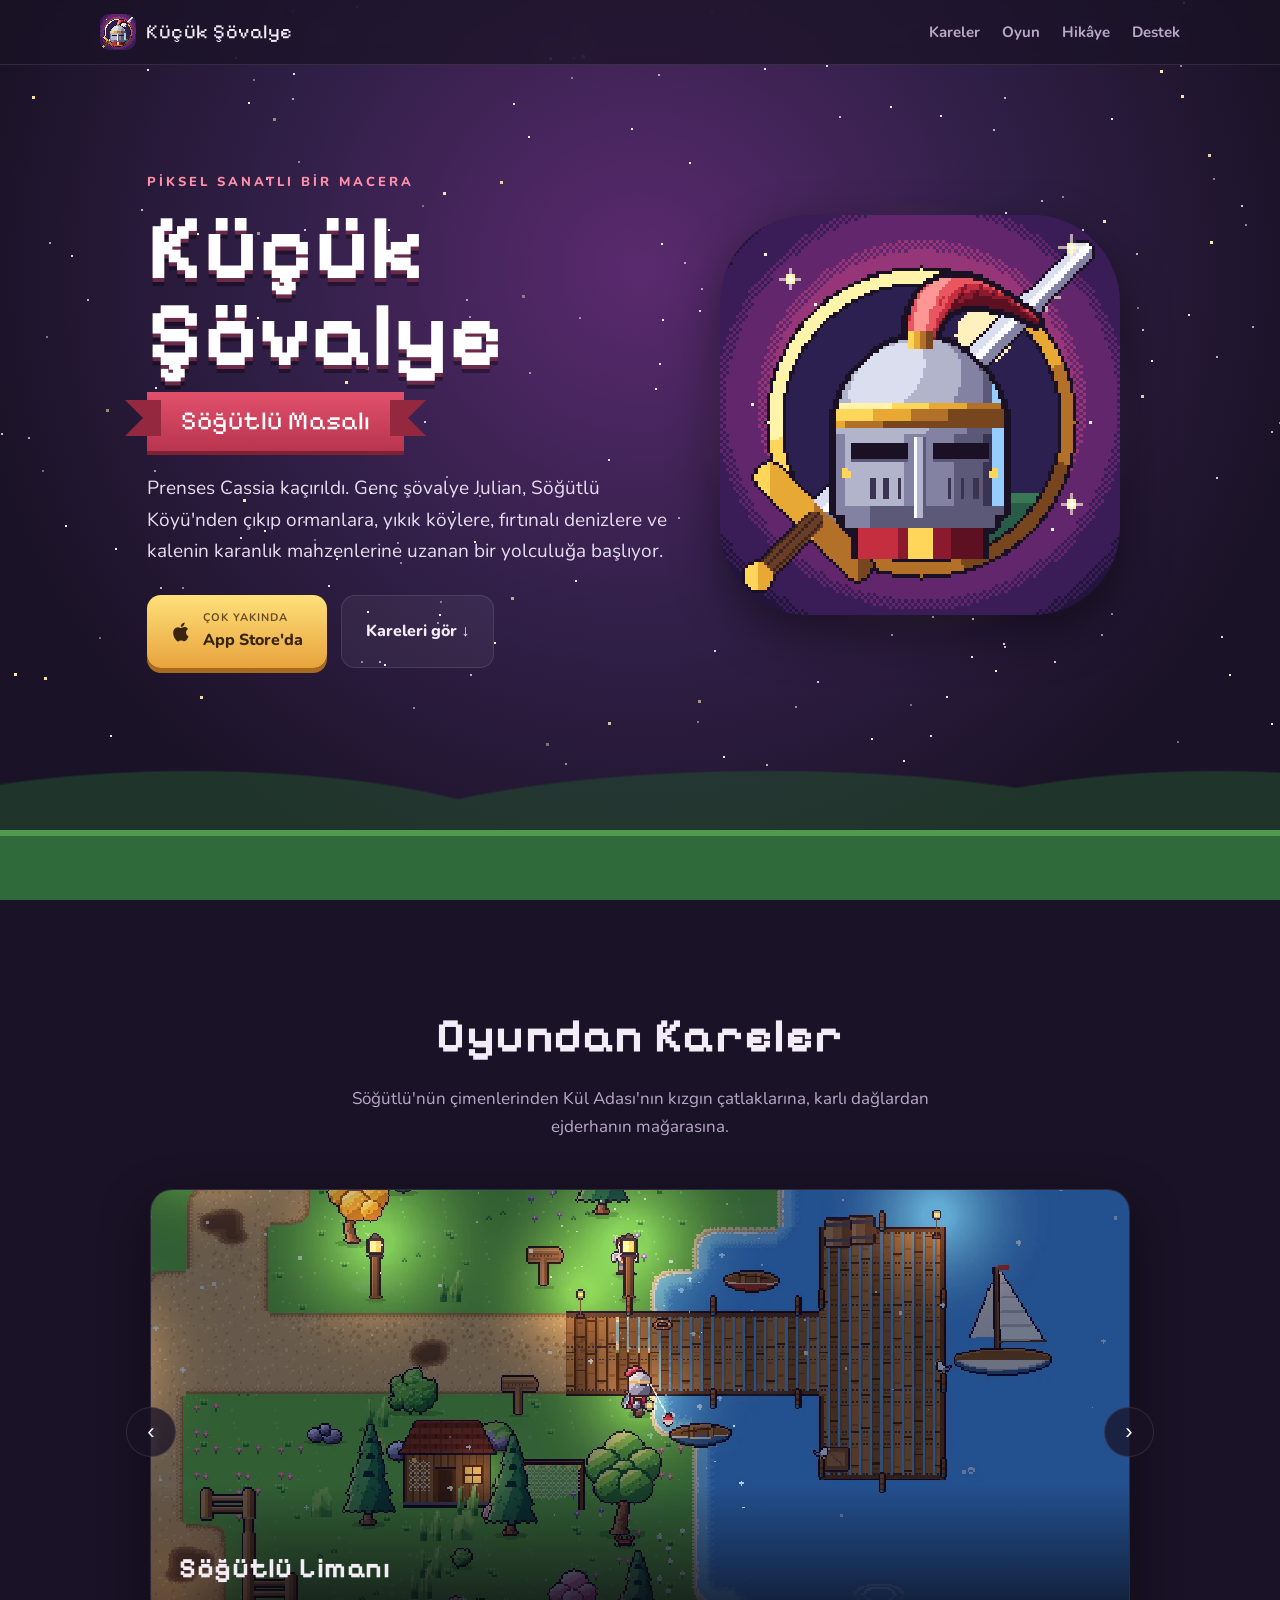
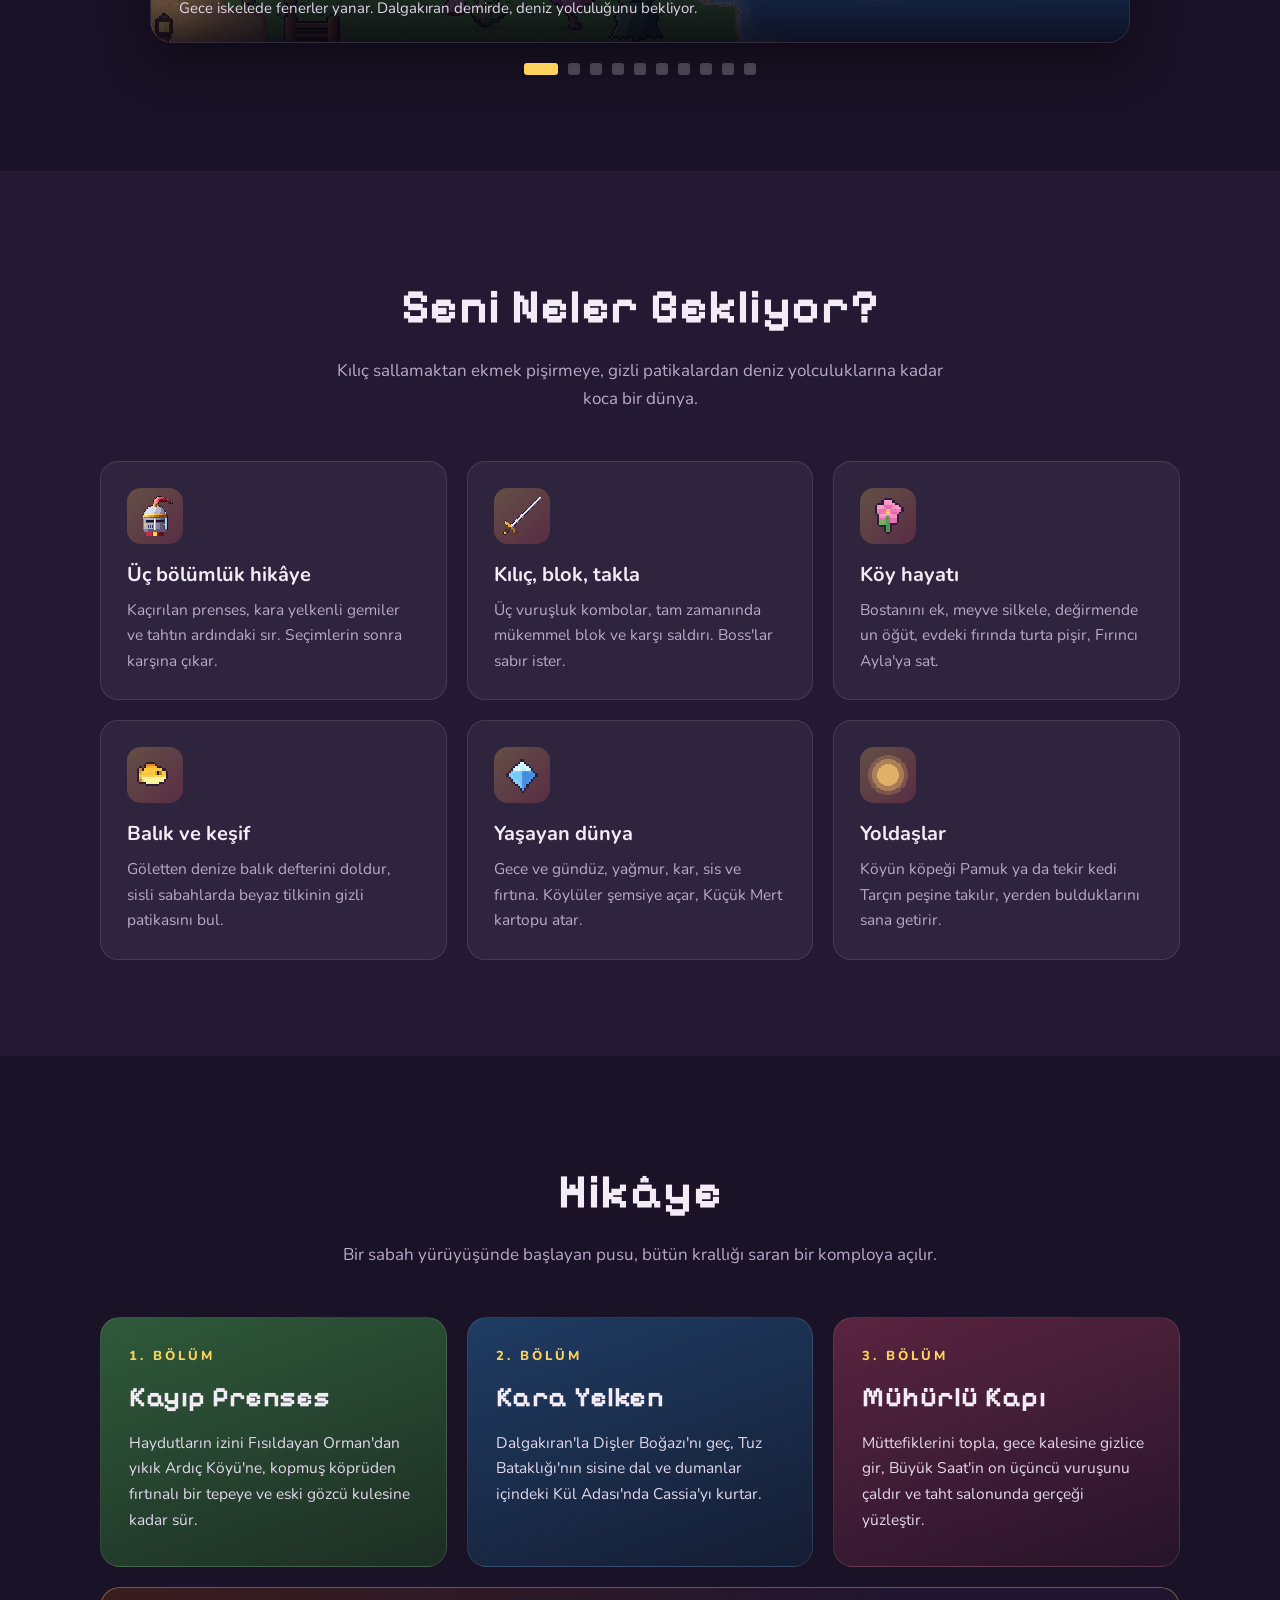
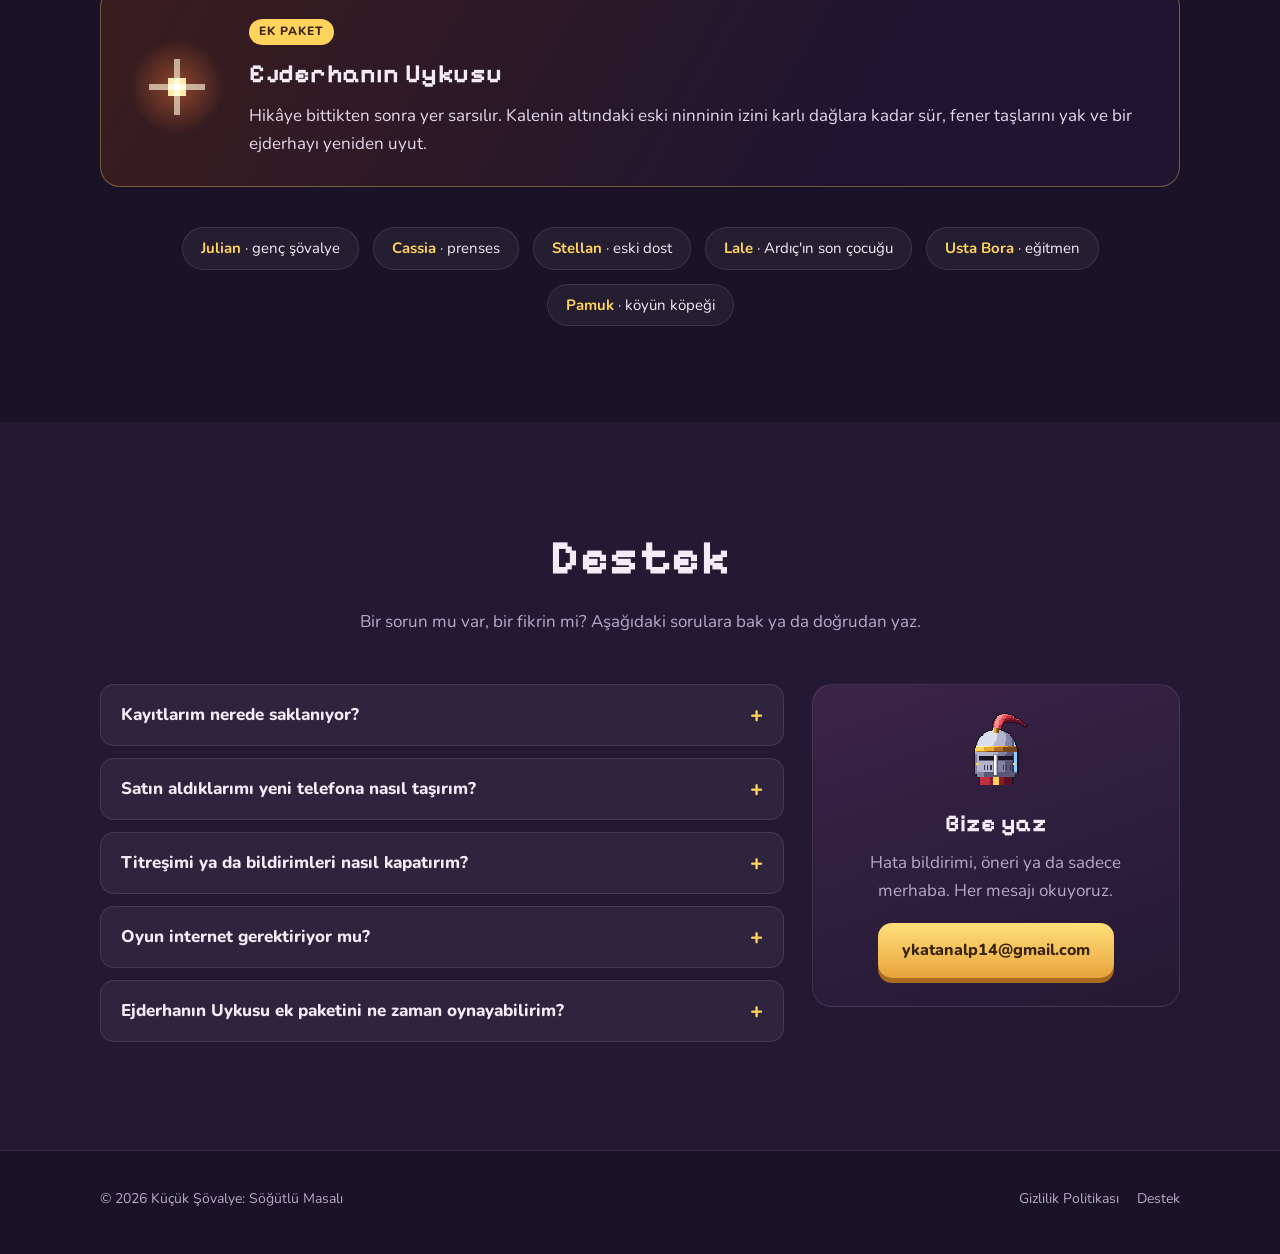
==== commit 77e09881: "Oyundan gerçek kareler: liman, dövüş, ejderha gölgesi, karlı dağ, mağara, deniz, Kül Adası, köy Co-A" ====
--- a/index.html
+++ b/index.html
@@ -7,7 +7,7 @@
 <meta name="description" content="Küçük Şövalye: Söğütlü Masalı — kaçırılan prensesin izini süren genç şövalye Julian'ın piksel sanatlı macerası. iPhone için.">
 <meta property="og:title" content="Küçük Şövalye: Söğütlü Masalı">
 <meta property="og:description" content="Piksel sanatlı bir şövalye macerası: kılıç, köy hayatı, denizler ve bir ejderhanın ninnisi.">
-<meta property="og:image" content="https://ykatanalp14-bot.github.io/kucuk-sovalye-gizlilik/gorseller/simge.png">
+<meta property="og:image" content="https://ykatanalp14-bot.github.io/kucuk-sovalye-gizlilik/gorseller/kareler/02_liman.webp">
 <meta name="theme-color" content="#1a1226">
 <link rel="icon" href="gorseller/favicon.png">
 <link rel="apple-touch-icon" href="gorseller/apple-touch-icon.png">
@@ -157,15 +157,19 @@
 
 <script>
 // ---------------------------------------------------------------- kayan kareler
-// Oyundan ekran görüntüsü eklenince: { resim: "gorseller/kareler/1.png", baslik: "...", yazi: "..." }
-// "sahne" verilenler resim yerine kodla çizilen küçük bir manzara gösterir.
+// Kareler oyundan (Unity'de F11 + F12, Araçlar → Vitrin). Yeni kare: gorseller/kareler/ içine koy, buraya ekle.
+// { sahne: "koy" | "deniz" | "kul" | "kar" | "kale", hareket: "bekle" | "kos" | "vur" } resim yerine kodla çizilen manzara gösterir.
 const KARELER = [
-  { resim: "gorseller/julian.jpg", baslik: "Julian ile tanış", yazi: "Söğütlü'nün genç şövalyesi. Kılıcını evde unuttuğu bir sabah her şey değişir." },
-  { sahne: "koy", hareket: "bekle", baslik: "Söğütlü Köyü", yazi: "Pazarı, fırını, demircisi ve gölüyle küçük ama canlı bir köy. Her şey burada başlar." },
-  { sahne: "deniz", hareket: "kos", baslik: "Dişler Boğazı", yazi: "Dalgakıran'ın dümenine geç; kayalar, girdaplar ve sisin içinden bir kara yelkenli." },
-  { sahne: "kul", hareket: "vur", baslik: "Kül Adası", yazi: "Yanık bir orman, kızgın çatlaklar ve kalenin avlusunda bekleyen Komutan Demirhan." },
-  { sahne: "kar", hareket: "kos", baslik: "Kuzeyin Yolu", yazi: "Karlı yamaçlar, uçurum kenarları ve fener taşları. Ejderhanın yuvası tepede." },
-  { sahne: "kale", hareket: "bekle", baslik: "Gece Kalesi", yazi: "Kızıl pelerinli nöbetçilerin fenerlerinden saklan, Büyük Saat'in sırrını çöz." }
+  { resim: "gorseller/kareler/02_liman.webp", baslik: "Söğütlü Limanı", yazi: "Gece iskelede fenerler yanar. Dalgakıran demirde, deniz yolculuğunu bekliyor." },
+  { resim: "gorseller/kareler/03_dovus.webp", baslik: "Kılıç ve kalkan", yazi: "Haydutlar ve slime'lar karşısında üç vuruşluk kombolar, mükemmel blok ve karşı saldırı." },
+  { resim: "gorseller/kareler/04_ejderha_golgesi.webp", baslik: "Gökte bir gölge", yazi: "Hikâye bittiğinde bile dünya bitmez: gece köyün üstünden kocaman bir gölge geçer." },
+  { resim: "gorseller/kareler/07_karli_dag.webp", baslik: "Kuzeyin Yolu", yazi: "Karlı yamaçlar, uçurum kenarları ve yol boyunca yakılmayı bekleyen eski fener taşları." },
+  { resim: "gorseller/kareler/08_magara.webp", baslik: "Ejderhanın Mağarası", yazi: "Kalenin altındaki eski ninninin sırrı burada, uyuyan bir ejderhanın yanında saklı." },
+  { resim: "gorseller/kareler/05_deniz.webp", baslik: "Dişler Boğazı", yazi: "Dalgakıran'ın dümenine geç; Kerem yelkende, Stellan pruvada. Kayalara dikkat." },
+  { resim: "gorseller/kareler/06_kul_adasi.webp", baslik: "Kül Adası", yazi: "Yanık topraklarda kızgın çatlaklar alev alır. Doğru anı bekle ya da takla at." },
+  { resim: "gorseller/kareler/09_koy.webp", baslik: "Söğütlü Köyü", yazi: "Pazarı, fırını, demircisi ve deresiyle her şeyin başladığı küçük köy." },
+  { resim: "gorseller/kareler/10_gece_koyu.webp", baslik: "Kış gecesi", yazi: "Kar yağınca köylüler kardan adam yapar, pazar fenerlerin ışığında akşamı karşılar." },
+  { resim: "gorseller/kareler/01_menu.webp", baslik: "Macera seni bekliyor", yazi: "Kayıtların telefonunda durur, istediğin an kaldığın yerden devam edersin." }
 ];
 const SAHNELER = {
   koy:   { gok: "linear-gradient(#8fd3ff,#cfefff 70%)", tepe: ["#7cc070","#5aa055"], zemin: "#4f9a4c", ay: false },
--- a/stil.css
+++ b/stil.css
@@ -106,7 +106,7 @@
 .karusel { position: relative; max-width: 980px; margin: 0 auto; }
 .serit { overflow: hidden; border-radius: 22px; box-shadow: var(--golge); border: 1px solid var(--cizgi); touch-action: pan-y; }
 .kaydir { display: flex; transition: transform .6s cubic-bezier(.22,.8,.25,1); }
-.kare { flex: 0 0 100%; position: relative; aspect-ratio: 16 / 9; overflow: hidden; }
+.kare { flex: 0 0 100%; position: relative; aspect-ratio: 2778 / 1284; overflow: hidden; background: #0d0915; }
 .kare > img.foto { width: 100%; height: 100%; object-fit: cover; display: block; }
 .kare .aciklama {
   position: absolute; left: 0; right: 0; bottom: 0; padding: 60px 28px 22px;
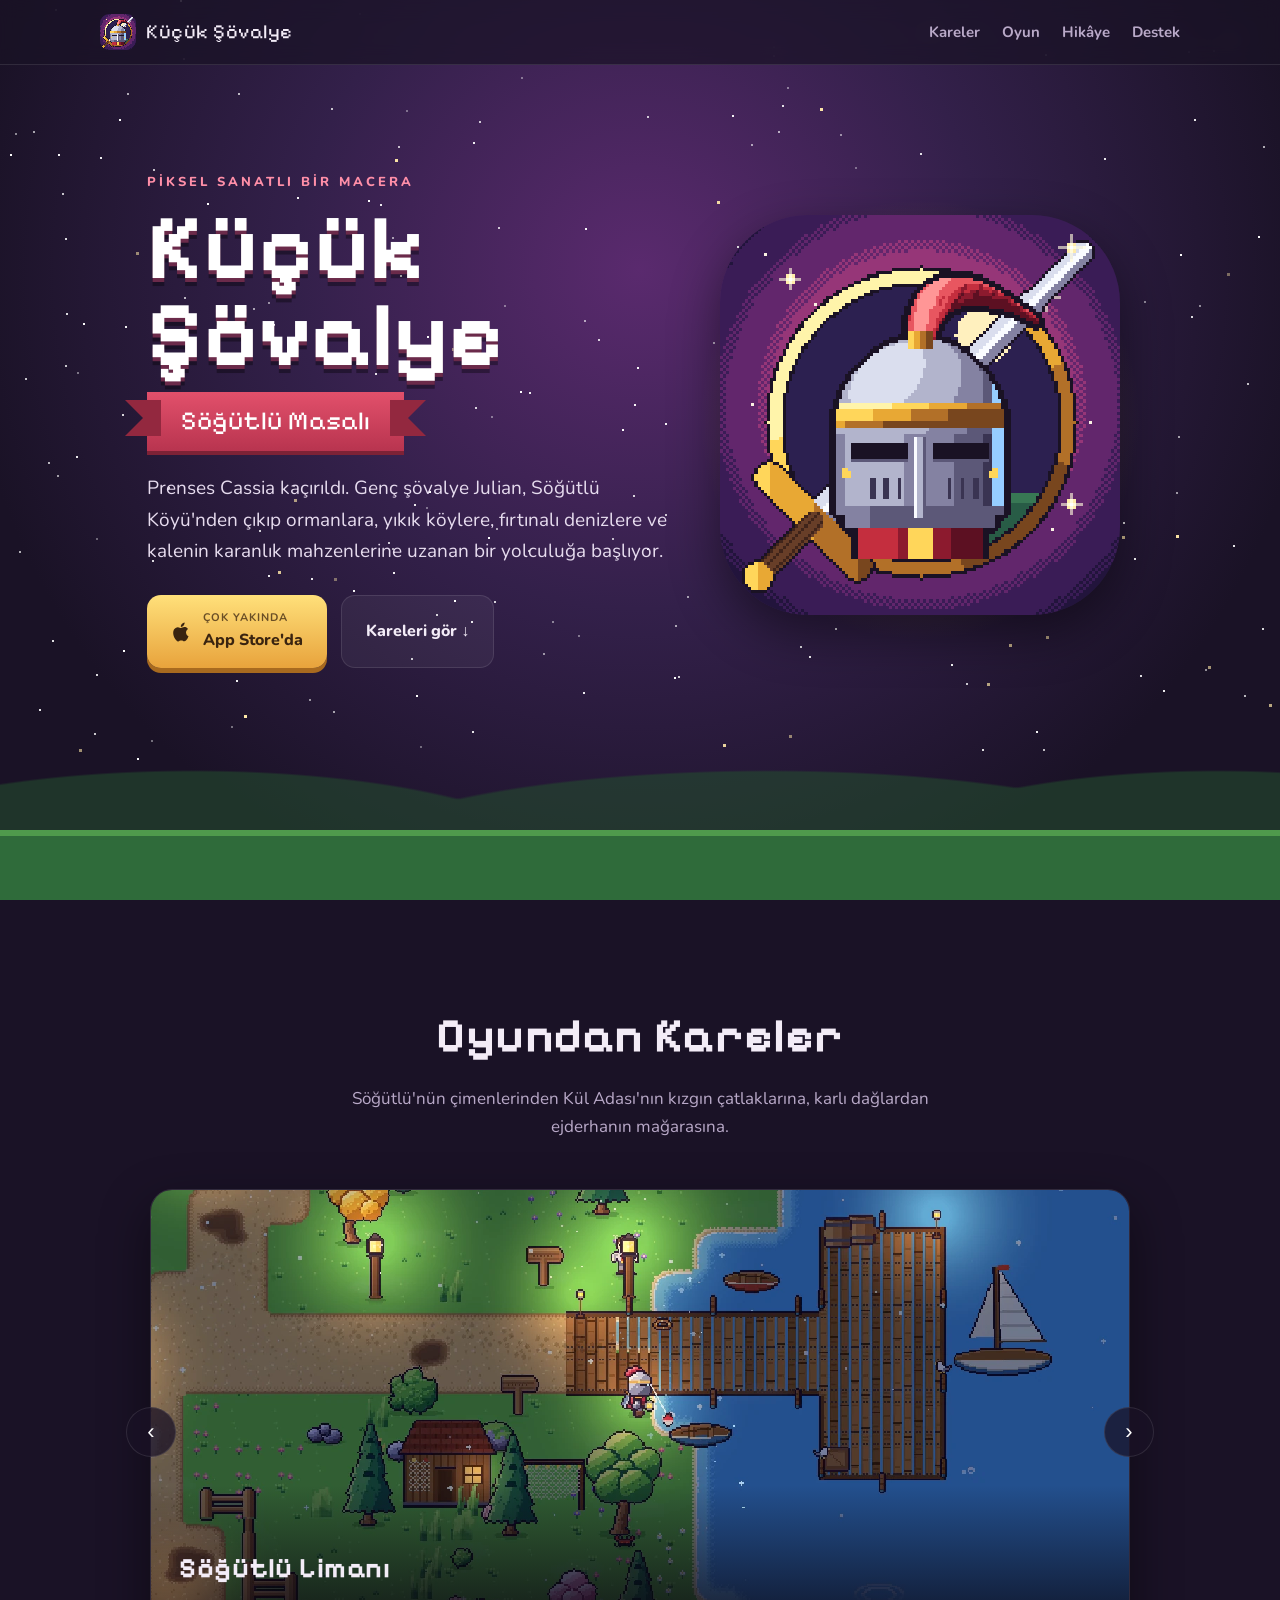
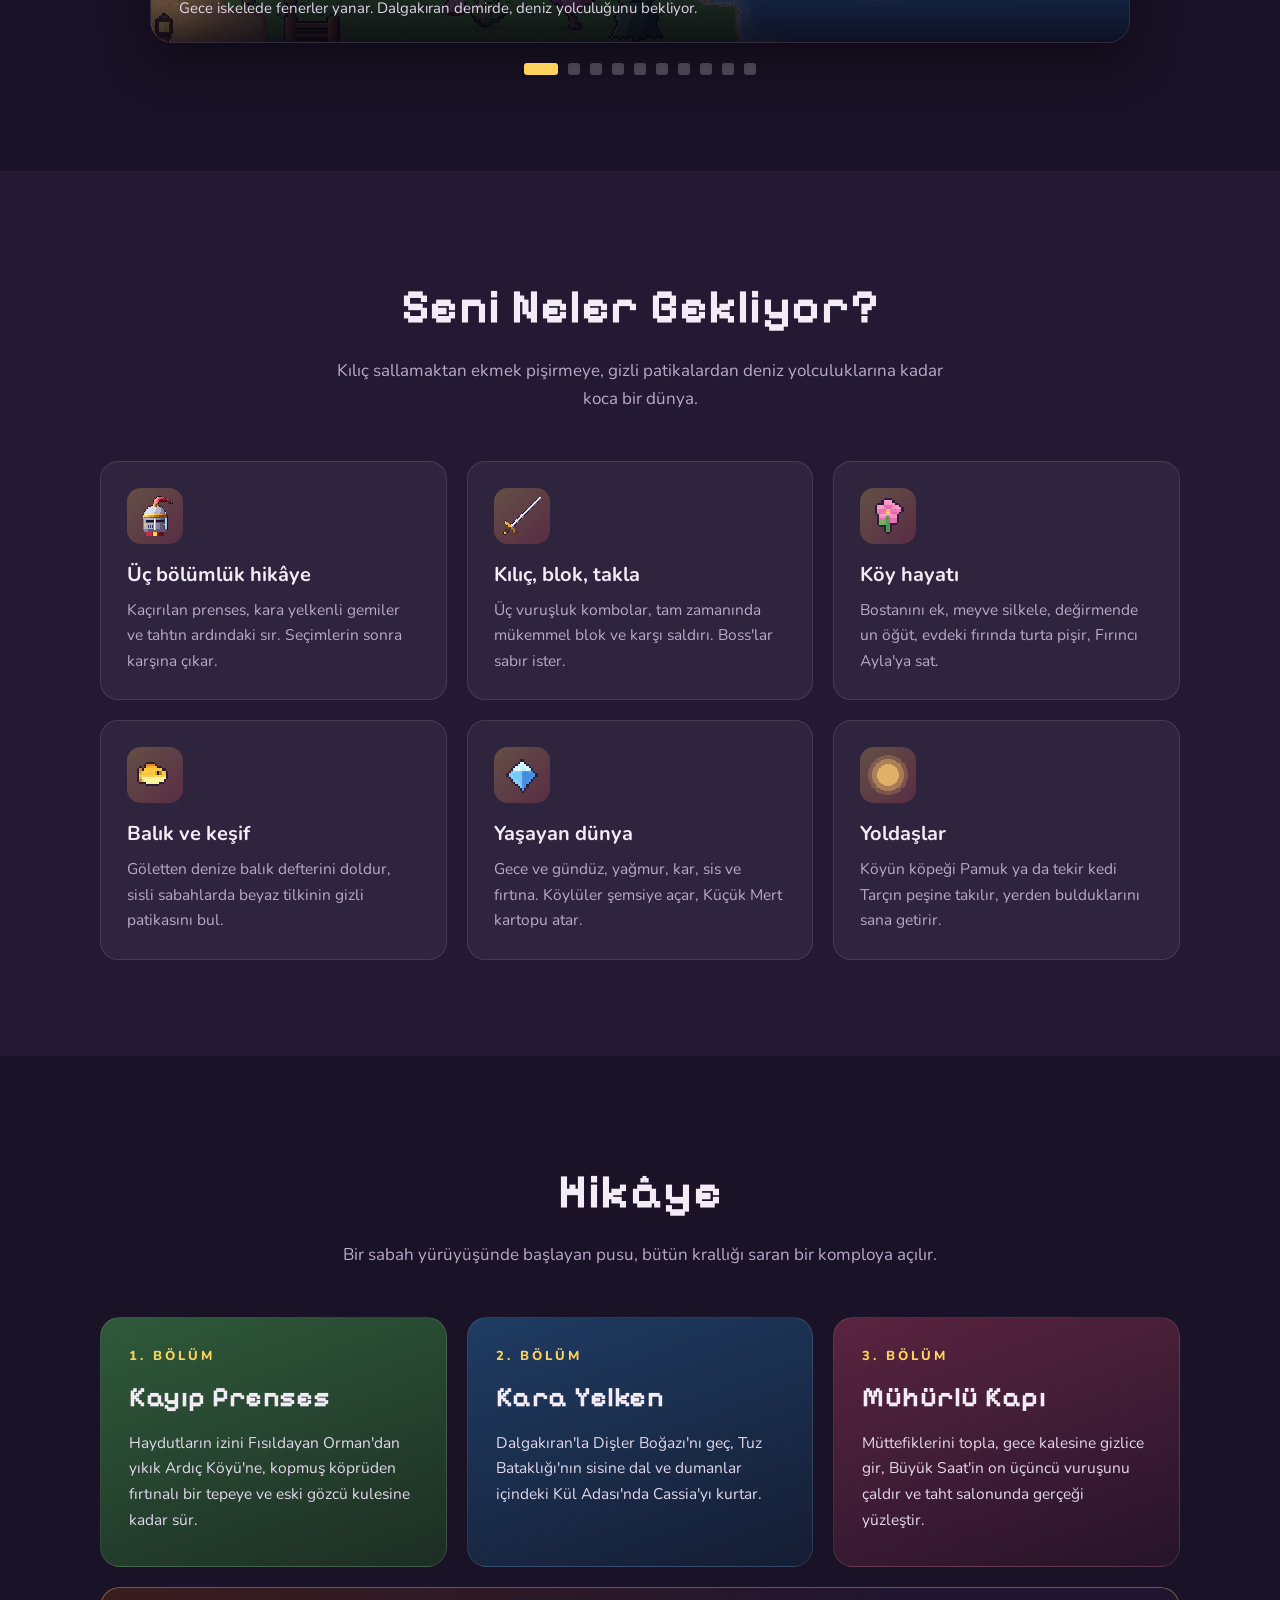
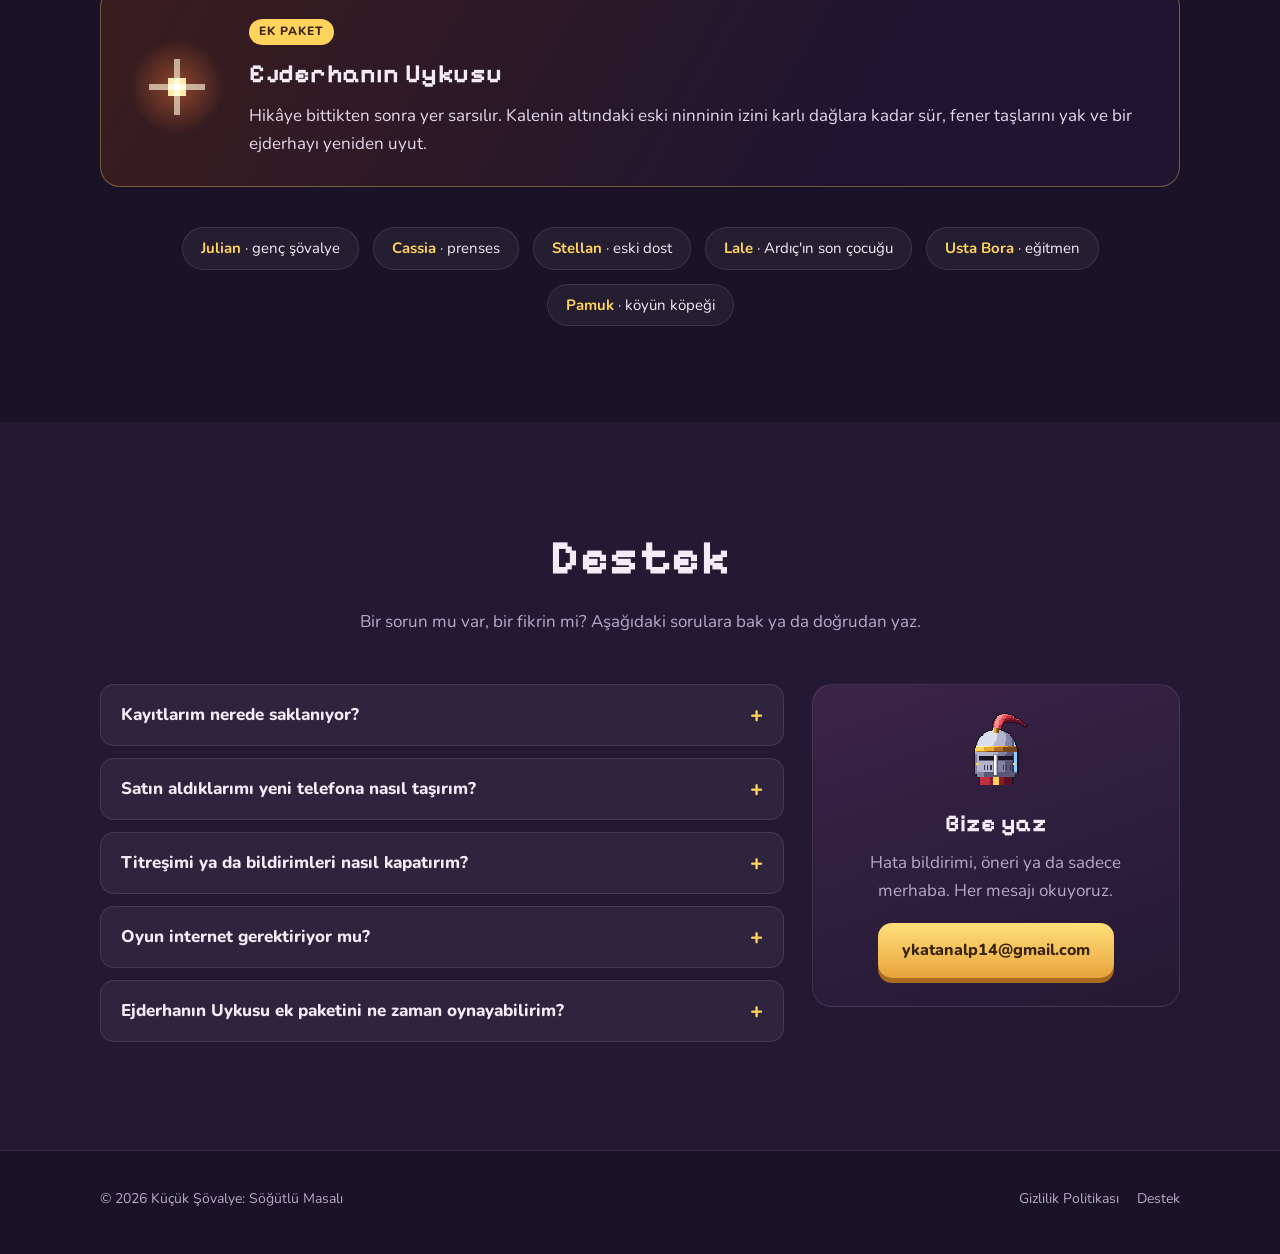
==== commit 49d691bb: "Telefonda kareler büyük: kenardan kenara, yazı altta, dokununca tam ekran Co-Authored-By: Claude Opu" ====
--- a/index.html
+++ b/index.html
@@ -198,8 +198,10 @@
 const kaydir = document.getElementById("kaydir"), noktalar = document.getElementById("noktalar");
 KARELER.forEach((k, i) => {
   const d = document.createElement("div"); d.className = "kare";
-  d.innerHTML = (k.resim ? `<img class="foto piksel" src="${k.resim}" alt="${k.baslik}" loading="lazy">` : sahneCiz(k.sahne, k.hareket))
+  d.innerHTML = (k.resim ? `<img class="foto piksel" src="${k.resim}" alt="${k.baslik}" loading="lazy"><span class="buyut-ipucu">Büyütmek için dokun</span>` : sahneCiz(k.sahne, k.hareket))
     + `<div class="aciklama"><h3 class="baslikfont">${k.baslik}</h3><p>${k.yazi}</p></div>`;
+  const foto = d.querySelector("img.foto");
+  if (foto) foto.addEventListener("click", () => buyut(k));
   kaydir.appendChild(d);
   const n = document.createElement("button"); n.setAttribute("aria-label", (i + 1) + ". kare");
   n.onclick = () => { git(i); bekle(); }; noktalar.appendChild(n);
@@ -221,6 +223,20 @@
   if (Math.abs(dx) > 40) { git(sira + (dx < 0 ? 1 : -1)); bekle(); }
 });
 git(0); bekle();
+
+// dokununca tam ekran (resmin tamamı)
+const buyukKutu = document.createElement("div"); buyukKutu.className = "buyuk";
+buyukKutu.innerHTML = `<button aria-label="Kapat">✕</button><img alt=""><p class="baslikfont"></p><p class="dondur">Daha büyük görmek için telefonu yan çevir</p>`;
+document.body.appendChild(buyukKutu);
+function buyut(k) {
+  clearInterval(zamanlayici);
+  buyukKutu.querySelector("img").src = k.resim; buyukKutu.querySelector("img").alt = k.baslik;
+  buyukKutu.querySelector("p").textContent = k.baslik;
+  buyukKutu.classList.add("acik");
+}
+function kucult() { buyukKutu.classList.remove("acik"); bekle(); }
+buyukKutu.addEventListener("click", kucult);
+addEventListener("keydown", e => { if (e.key === "Escape" && buyukKutu.classList.contains("acik")) kucult(); });
 
 // ---------------------------------------------------------------- yıldızlar
 const tuval = document.getElementById("yildizlar"), c = tuval.getContext("2d");
--- a/stil.css
+++ b/stil.css
@@ -221,3 +221,30 @@
 .ozet { background: linear-gradient(160deg, rgba(127,209,122,.14), rgba(127,209,122,.04)); border: 1px solid rgba(127,209,122,.35);
   border-radius: 16px; padding: 18px 22px; color: var(--metin) !important; }
 .ayrac { border: 0; border-top: 1px solid var(--cizgi); margin: 64px 0; }
+
+/* ---------- kareler: telefonda daha büyük (kenardan kenara, yazı resmin altında) */
+.kare > img.foto { cursor: zoom-in; }
+.buyut-ipucu { display: none; position: absolute; top: 12px; right: 12px; padding: 5px 10px; border-radius: 99px;
+  background: rgba(10,6,16,.65); color: #fff; font-size: 12px; font-weight: 800; pointer-events: none; }
+@media (max-width: 680px) {
+  #kareler .kap { padding: 0; }
+  #kareler h2, #kareler .alt { padding: 0 20px; }
+  .serit { border-radius: 0; border-left: 0; border-right: 0; }
+  .kare { aspect-ratio: auto; display: flex; flex-direction: column; background: var(--gece2); }
+  .kare > img.foto { aspect-ratio: 4 / 3; height: auto; }
+  .kare .aciklama { position: static; background: none; padding: 14px 20px 18px; }
+  .kare .aciklama h3 { font-size: 22px; }
+  .ok { display: none; }
+  .buyut-ipucu { display: block; }
+}
+
+/* ---------- tam ekran büyütme */
+.buyuk { position: fixed; inset: 0; z-index: 100; background: rgba(8,5,14,.94); display: none;
+  align-items: center; justify-content: center; padding: 16px; flex-direction: column; gap: 14px; }
+.buyuk.acik { display: flex; }
+.buyuk img { max-width: 100%; max-height: 80vh; border-radius: 10px; image-rendering: pixelated; box-shadow: var(--golge); }
+.buyuk p { margin: 0; color: var(--soluk); font-size: 14px; text-align: center; }
+.buyuk button { position: absolute; top: 14px; right: 14px; width: 44px; height: 44px; border-radius: 50%; border: 1px solid var(--cizgi);
+  background: rgba(255,255,255,.08); color: #fff; font-size: 22px; cursor: pointer; }
+.buyuk .dondur { display: none; }
+@media (orientation: portrait) and (max-width: 680px) { .buyuk .dondur { display: block; } }
